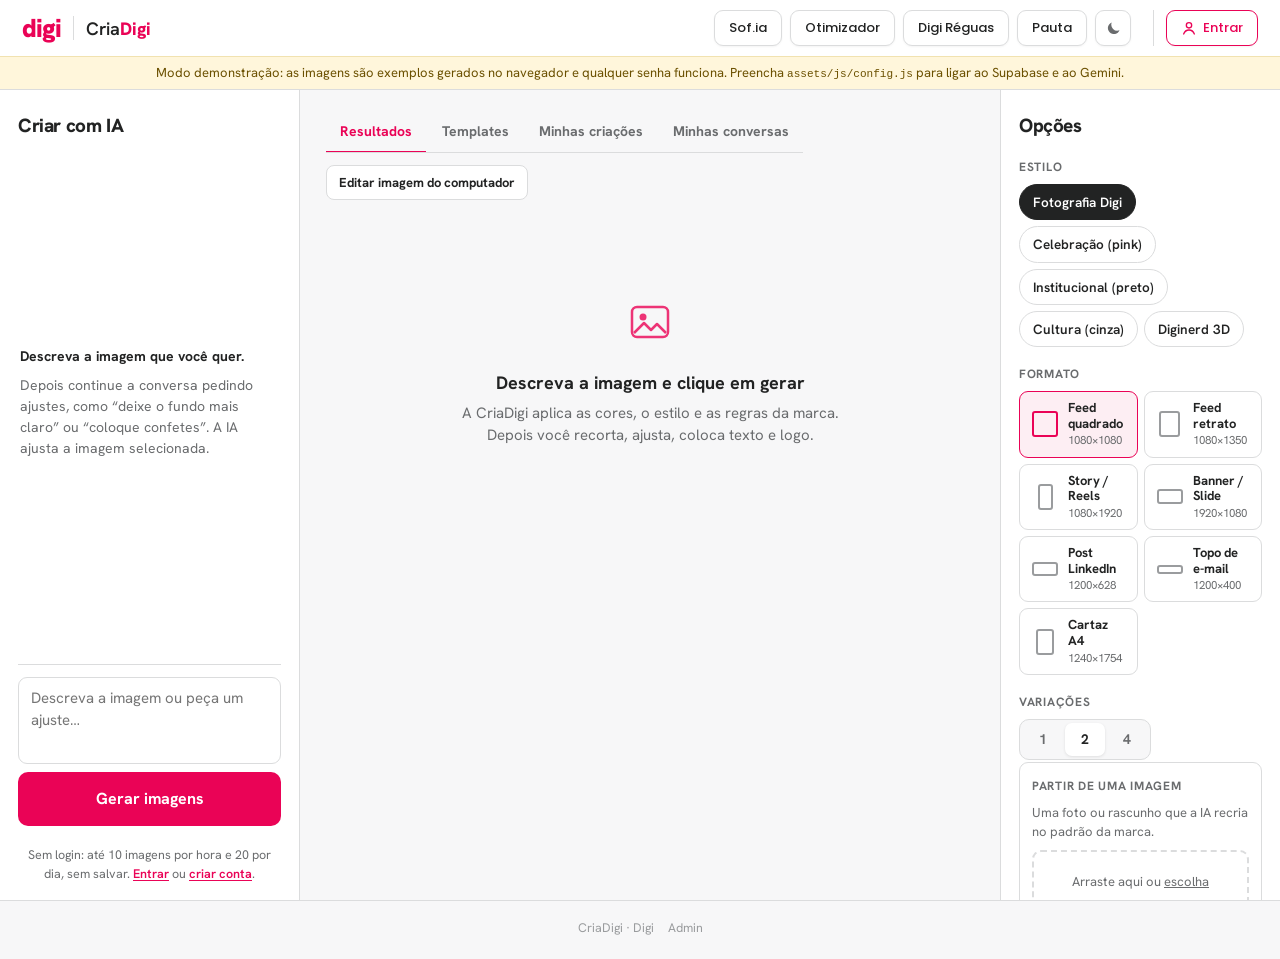
==== index.html @ 7326c4d6 "Add files via upload" ====
<!DOCTYPE html>
<html lang="pt-BR">
<head>
<meta charset="UTF-8">
<meta name="viewport" content="width=device-width, initial-scale=1.0">
<title>CriaDigi · Digi</title>
<meta name="description" content="Gerador de imagens da Digi: toda imagem segue o manual da marca.">
<script>
  /* aplica o tema antes de desenhar a página (evita piscar) */
  (function () {
    var t = null;
    try { t = localStorage.getItem("criadigi-tema"); } catch (e) {}
    if (t !== "dark" && t !== "light") t = window.matchMedia && matchMedia("(prefers-color-scheme: dark)").matches ? "dark" : "light";
    document.documentElement.setAttribute("data-theme", t);
  })();
</script>
<link rel="icon" type="image/svg+xml" href="favicon.svg">
<link rel="preconnect" href="https://fonts.googleapis.com">
<link rel="preconnect" href="https://fonts.gstatic.com" crossorigin>
<link href="https://fonts.googleapis.com/css2?family=Hanken+Grotesk:wght@400;500;600;700;800;900&family=Poppins:wght@500;600&display=swap" rel="stylesheet">
<link rel="stylesheet" href="assets/css/styles.css">
</head>
<body class="pg-criar">
<header id="topo"></header>

<main id="app" hidden>
  <div class="area">

    <!-- ============ CHAT ============ -->
    <aside class="painel painel-criar painel-chat" aria-label="Criar com IA">
      <div class="chat-topo">
        <h2 class="titulo-painel">Criar com IA</h2>
        <button type="button" class="btn btn-sm btn-ghost" id="nova-conversa" hidden>Nova conversa</button>
      </div>

      <div class="chat-mensagens" id="chat" aria-live="polite">
        <div class="chat-vazio" id="chat-vazio">
          <p><b>Descreva a imagem que você quer.</b></p>
          <p>Depois continue a conversa pedindo ajustes, como “deixe o fundo mais claro” ou “coloque confetes”. A IA ajusta a imagem selecionada.</p>
        </div>
      </div>

      <div class="chat-compor">
        <div class="chat-foco" id="chat-foco" hidden>
          <img alt="">
          <span>Ajustando esta imagem</span>
          <button type="button" class="icone mini-x" id="limpar-foco" title="Criar uma imagem nova em vez de ajustar" aria-label="Criar uma imagem nova em vez de ajustar">×</button>
        </div>
        <div class="chat-anexos" id="chat-anexos" hidden></div>
        <textarea id="prompt" rows="3" maxlength="2000"
          placeholder="Descreva a imagem ou peça um ajuste…" aria-label="Mensagem para a IA"></textarea>
        <button class="btn btn-primario btn-largo btn-gerar" id="gerar" type="button">
          <span class="txt">Gerar imagens</span>
        </button>
        <p class="nota-marca" id="aviso-conta"></p>
      </div>
    </aside>

    <!-- ============ PALCO ============ -->
    <section class="palco" aria-label="Imagens">
      <div class="palco-topo" id="palco-topo">
        <div class="abas" role="tablist">
          <button role="tab" class="aba on" data-aba="resultados" aria-selected="true">Resultados</button>
          <button role="tab" class="aba" data-aba="templates" aria-selected="false">Templates</button>
          <button role="tab" class="aba" data-aba="galeria" aria-selected="false">Minhas criações</button>
          <button role="tab" class="aba" data-aba="conversas" aria-selected="false">Minhas conversas</button>
        </div>
        <label class="btn btn-sm btn-ghost">
          <input type="file" id="abrir-local" accept="image/*" hidden>
          Editar imagem do computador
        </label>
      </div>

      <div id="resultados" class="grade">
        <div class="vazio" id="vazio">
          <div class="vazio-icone" aria-hidden="true">
            <svg viewBox="0 0 48 48" width="48" height="48"><rect x="6" y="9" width="36" height="30" rx="5" fill="none" stroke="currentColor" stroke-width="2.5"/><circle cx="17" cy="19" r="3.5" fill="currentColor"/><path d="M8 35l10-10 7 7 6-6 9 9" fill="none" stroke="currentColor" stroke-width="2.5" stroke-linejoin="round"/></svg>
          </div>
          <h3>Descreva a imagem e clique em gerar</h3>
          <p>A CriaDigi aplica as cores, o estilo e as regras da marca. Depois você recorta, ajusta, coloca texto e logo.</p>
        </div>
      </div>

      <div id="galeria" class="grade" hidden></div>

      <div id="conversas" class="grade" hidden></div>

      <div id="templates" hidden>
        <div class="chips" id="tpl-categorias" role="tablist" aria-label="Categorias"></div>
        <div class="tpl-grade" id="tpl-lista"></div>
      </div>

      <div id="tpl-uso" class="editor" hidden>
        <div class="editor-barra">
          <button type="button" class="btn btn-sm btn-ghost" id="tpl-voltar">← Templates</button>
          <span class="editor-info" id="tpl-info"></span>
        </div>
        <div class="tela-wrap">
          <canvas id="tpl-tela" aria-label="Template em edição"></canvas>
        </div>
        <p class="dica-editor">Arraste a foto dentro da moldura para ajustar o enquadramento.</p>
      </div>

      <div id="editor" class="editor" hidden>
        <div class="editor-barra">
          <button type="button" class="btn btn-sm btn-ghost" id="voltar">← Voltar</button>
          <span class="editor-info" id="editor-info"></span>
          <div class="editor-acoes">
            <button type="button" class="btn btn-sm btn-primario" id="salvar-edicao" hidden>Salvar em Minhas criações</button>
            <button type="button" class="btn btn-sm btn-ghost botao-versoes" id="botao-versoes" title="Versões desta peça" aria-pressed="false">
              <svg viewBox="0 0 24 24" width="16" height="16" fill="none" stroke="currentColor" stroke-width="2" stroke-linecap="round" stroke-linejoin="round"><path d="M3 12a9 9 0 1 0 3-6.7L3 8"/><path d="M3 3v5h5"/><path d="M12 7v5l3 2"/></svg>
              Versões <span class="cont" id="versoes-cont"></span>
            </button>
            <button type="button" class="icone" id="botao-guias" title="Guias e alinhamento" aria-label="Guias e alinhamento" aria-pressed="false">
              <svg viewBox="0 0 24 24" width="18" height="18" fill="none" stroke="currentColor" stroke-width="2" stroke-linecap="round"><path d="M8 3v18M3 15h18" stroke-dasharray="2.5 2.5"/><rect x="3" y="3" width="18" height="18" rx="2"/></svg>
            </button>
            <button type="button" class="icone" id="desfazer" title="Desfazer (Ctrl+Z)" aria-label="Desfazer">
              <svg viewBox="0 0 24 24" width="18" height="18"><path d="M9 7H4V2M4 7a9 9 0 1 1-1 8" fill="none" stroke="currentColor" stroke-width="2" stroke-linecap="round" stroke-linejoin="round"/></svg>
            </button>
            <button type="button" class="icone" id="refazer" title="Refazer (Ctrl+Shift+Z)" aria-label="Refazer">
              <svg viewBox="0 0 24 24" width="18" height="18"><path d="M15 7h5V2M20 7a9 9 0 1 0 1 8" fill="none" stroke="currentColor" stroke-width="2" stroke-linecap="round" stroke-linejoin="round"/></svg>
            </button>
          </div>
        </div>
        <div class="barra-recorte" id="barra-recorte" hidden>
          <span>Proporção:</span>
          <div class="chips chips-sm" id="razoes-recorte"></div>
          <div class="barra-recorte-acoes">
            <button type="button" class="btn btn-sm btn-ghost" id="cancelar-recorte">Cancelar</button>
            <button type="button" class="btn btn-sm btn-primario" id="aplicar-recorte">Aplicar recorte</button>
          </div>
        </div>
        <div class="barra-versoes" id="barra-versoes" hidden>
          <div class="barra-versoes-topo"><b>Versões desta peça</b><span class="ajuda">Clique numa versão para voltar a ela. Nada é apagado: a versão atual continua na lista.</span></div>
          <div class="versoes-lista" id="versoes-lista"></div>
        </div>
        <div class="barra-guias" id="barra-guias" hidden>
          <span class="barra-guias-titulo">Guias</span>
          <button type="button" class="btn btn-sm btn-claro" data-guia="v">+ Vertical</button>
          <button type="button" class="btn btn-sm btn-claro" data-guia="h">+ Horizontal</button>
          <button type="button" class="btn btn-sm btn-claro" data-guia="margem" title="Guias a 5% das bordas">Margens</button>
          <button type="button" class="btn btn-sm btn-claro" data-guia="limpar" id="guias-limpar">Apagar guias</button>
          <label class="checar-sm"><input type="checkbox" id="guias-mostrar" checked> Mostrar guias</label>
          <label class="checar-sm"><input type="checkbox" id="guias-ima" checked> Alinhamento automático</label>
          <span class="barra-guias-dica">Arraste uma guia para mover; para apagar, arraste para fora da arte. As guias não aparecem na imagem baixada.</span>
        </div>
        <div class="tela-wrap">
          <canvas id="tela" aria-label="Imagem em edição"></canvas>
        </div>
        <p class="dica-editor">Arraste textos e a logo direto na imagem: eles se alinham sozinhos com outros itens, o centro e as guias (segure <kbd>Alt</kbd> para soltar livre). Setas movem 1 px (<kbd>Shift</kbd>: 10 px). <kbd>Ctrl</kbd>+<kbd>C</kbd> / <kbd>V</kbd> copia e cola (também entre artes), <kbd>Ctrl</kbd>+<kbd>D</kbd> duplica, <kbd>Delete</kbd> remove.</p>
      </div>
    </section>

    <!-- ============ FERRAMENTAS ============ -->
    <aside class="painel painel-ferramentas" aria-label="Ferramentas">
      <!-- opções da criação -->
      <div id="opcoes">
        <h2 class="titulo-painel">Opções</h2>

        <div class="bloco">
          <span class="rotulo">Estilo</span>
          <div class="chips" id="estilos" role="radiogroup" aria-label="Estilo"></div>
        </div>

        <div class="bloco">
          <span class="rotulo">Formato</span>
          <div class="formatos" id="formatos" role="radiogroup" aria-label="Formato"></div>
        </div>

        <div class="bloco">
          <span class="rotulo">Variações</span>
          <div class="segmentado" id="quantidade" role="radiogroup" aria-label="Quantidade de variações">
            <button type="button" data-q="1">1</button>
            <button type="button" data-q="2" class="on">2</button>
            <button type="button" data-q="4">4</button>
          </div>
        </div>

        <div class="bloco caixa-opcao">
          <span class="rotulo">Partir de uma imagem</span>
          <p class="ajuda">Uma foto ou rascunho que a IA recria no padrão da marca.</p>
          <label class="soltar soltar-sm" id="soltar-base">
            <input type="file" id="arquivo-base" accept="image/*" hidden>
            <span>Arraste aqui ou <u>escolha</u></span>
          </label>
          <div class="base-previa" id="base-previa" hidden>
            <img alt="Imagem de partida">
            <button type="button" class="btn btn-sm btn-ghost" id="remover-base">Remover</button>
          </div>
        </div>

        <div class="bloco caixa-opcao">
          <span class="rotulo">Fotos de pessoas</span>
          <p class="ajuda">Para criar uma arte com alguém. A IA mantém o rosto da pessoa. Até 4 fotos.</p>
          <div class="fotos-pessoas" id="fotos-pessoas"></div>
          <label class="soltar soltar-sm" id="soltar-pessoas">
            <input type="file" id="arquivo-pessoas" accept="image/*" multiple hidden>
            <span>Arraste aqui ou <u>escolha</u></span>
          </label>
          <p class="ajuda ajuda-mini">Use só fotos de pessoas que autorizaram o uso da imagem.</p>
        </div>
      </div>

      <!-- campos do template aberto -->
      <div id="painel-template" hidden></div>

      <div id="ferramentas" hidden>
        <div class="refinar">
          <span class="rotulo">Refinar com IA</span>
          <div class="refinar-linha">
            <input type="text" id="refinar-texto" placeholder="Ex.: fundo mais claro, mais pessoas…">
            <button type="button" class="btn btn-sm btn-primario" id="refinar">Refinar</button>
          </div>
        </div>

        <div class="abas abas-ferr" role="tablist">
          <button role="tab" class="aba on" data-ferr="formato">Formato</button>
          <button role="tab" class="aba" data-ferr="ajustes">Ajustes</button>
          <button role="tab" class="aba" data-ferr="texto">Texto</button>
          <button role="tab" class="aba" data-ferr="logo">Logo</button>
          <button role="tab" class="aba" data-ferr="exportar">Baixar</button>
        </div>

        <!-- Formato -->
        <section class="ferr" data-ferr="formato">
          <span class="rotulo">Formato de saída</span>
          <div class="lista-formatos" id="ed-formatos"></div>

          <span class="rotulo">Tamanho em pixels</span>
          <div class="tamanho">
            <input type="number" id="ed-larg" min="16" max="6000" aria-label="Largura">
            <button type="button" class="icone trava on" id="ed-trava" title="Manter proporção" aria-label="Manter proporção" aria-pressed="true">
              <svg viewBox="0 0 24 24" width="16" height="16"><rect x="5" y="11" width="14" height="10" rx="2" fill="none" stroke="currentColor" stroke-width="2"/><path d="M8 11V7a4 4 0 0 1 8 0v4" fill="none" stroke="currentColor" stroke-width="2"/></svg>
            </button>
            <input type="number" id="ed-alt" min="16" max="6000" aria-label="Altura">
            <button type="button" class="btn btn-sm btn-ghost" id="ed-redimensionar">Aplicar</button>
          </div>

          <div class="linha-botoes">
            <button type="button" class="btn btn-sm btn-ghost" id="ed-recortar">Recortar</button>
            <button type="button" class="icone" data-girar="-1" title="Girar para a esquerda" aria-label="Girar para a esquerda">
              <svg viewBox="0 0 24 24" width="18" height="18"><path d="M3 4v6h6M3.5 10A9 9 0 1 1 6 18" fill="none" stroke="currentColor" stroke-width="2" stroke-linecap="round"/></svg>
            </button>
            <button type="button" class="icone" data-girar="1" title="Girar para a direita" aria-label="Girar para a direita">
              <svg viewBox="0 0 24 24" width="18" height="18"><path d="M21 4v6h-6M20.5 10A9 9 0 1 0 18 18" fill="none" stroke="currentColor" stroke-width="2" stroke-linecap="round"/></svg>
            </button>
            <button type="button" class="icone" data-espelhar="h" title="Espelhar na horizontal" aria-label="Espelhar na horizontal">
              <svg viewBox="0 0 24 24" width="18" height="18"><path d="M12 3v18M9 7L4 12l5 5V7zM15 7l5 5-5 5V7z" fill="none" stroke="currentColor" stroke-width="2" stroke-linejoin="round"/></svg>
            </button>
            <button type="button" class="icone" data-espelhar="v" title="Espelhar na vertical" aria-label="Espelhar na vertical">
              <svg viewBox="0 0 24 24" width="18" height="18"><path d="M3 12h18M7 9l5-5 5 5H7zM7 15l5 5 5-5H7z" fill="none" stroke="currentColor" stroke-width="2" stroke-linejoin="round"/></svg>
            </button>
          </div>
        </section>

        <!-- Ajustes -->
        <section class="ferr" data-ferr="ajustes" hidden>
          <label class="deslizador">Brilho <output>0</output><input type="range" min="-100" max="100" value="0" data-adj="brilho"></label>
          <label class="deslizador">Contraste <output>0</output><input type="range" min="-100" max="100" value="0" data-adj="contraste"></label>
          <label class="deslizador">Saturação <output>0</output><input type="range" min="-100" max="100" value="0" data-adj="saturacao"></label>
          <label class="deslizador">Temperatura <output>0</output><input type="range" min="-100" max="100" value="0" data-adj="calor"></label>

          <span class="rotulo">Filtro da marca</span>
          <p class="ajuda">Tinge a imagem com uma cor da paleta.</p>
          <div class="paleta" id="filtro-cores"></div>
          <label class="deslizador">Intensidade <output>0</output><input type="range" min="0" max="100" value="0" id="filtro-forca"></label>

          <span class="rotulo">Degradê para texto</span>
          <p class="ajuda">Escurece uma borda para o texto ficar legível.</p>
          <div class="paleta" id="degrade-cores"></div>
          <label class="deslizador">Intensidade <output>0</output><input type="range" min="0" max="100" value="0" id="degrade-forca"></label>
          <div class="segmentado segmentado-sm" id="degrade-lado">
            <button type="button" data-lado="baixo" class="on">Base</button>
            <button type="button" data-lado="cima">Topo</button>
            <button type="button" data-lado="esquerda">Lateral</button>
          </div>
          <button type="button" class="btn btn-sm btn-ghost" id="zerar-ajustes">Zerar ajustes</button>
        </section>

        <!-- Texto -->
        <section class="ferr" data-ferr="texto" hidden>
          <div class="linha-botoes">
            <button type="button" class="btn btn-sm btn-ghost" data-novo-texto="titulo">+ Título</button>
            <button type="button" class="btn btn-sm btn-ghost" data-novo-texto="subtitulo">+ Subtítulo</button>
            <button type="button" class="btn btn-sm btn-ghost" data-novo-texto="chamada">+ Chamada</button>
            <button type="button" class="btn btn-sm btn-ghost" data-clip="colar" id="colar-vazio" hidden title="Colar (Ctrl+V)">Colar</button>
          </div>
          <div class="camadas" id="camadas-texto"></div>
          <p class="ajuda dica-multi">Shift + clique (ou arrastar numa área vazia da arte) seleciona vários. <kbd>Ctrl</kbd>+<kbd>A</kbd> seleciona tudo.</p>
          <div id="props-texto" hidden>
            <p class="aviso-multi" id="tx-multi" hidden></p>
            <label class="campo" id="tx-texto-campo"><span class="rotulo">Texto</span><textarea id="tx-texto" rows="3"></textarea></label>
            <label class="campo"><span class="rotulo">Fonte</span><select id="tx-fonte"></select></label>
            <div class="duas-col">
              <label class="campo"><span class="rotulo">Peso</span>
                <select id="tx-peso">
                  <option value="300">Light</option><option value="400">Regular</option><option value="500">Médio</option>
                  <option value="600">Semibold</option><option value="700">Bold</option>
                  <option value="800">Extra bold</option><option value="900">Black</option>
                </select>
              </label>
              <label class="campo checar"><input type="checkbox" id="tx-caixa"> Caixa alta</label>
            </div>
            <label class="deslizador">Tamanho <output>0</output><input type="range" min="1.5" max="20" step="0.1" id="tx-tamanho"></label>
            <label class="deslizador">Espaçamento entre linhas <output>0</output><input type="range" min="0.7" max="2.2" step="0.02" id="tx-entrelinha"></label>
            <label class="deslizador">Largura do bloco <output>0</output><input type="range" min="20" max="100" id="tx-largura"></label>
            <span class="rotulo">Cor</span>
            <div class="paleta" id="tx-cores"></div>
            <span class="rotulo">Fundo do texto</span>
            <div class="paleta" id="tx-fundos"></div>
            <span class="rotulo">Alinhamento do texto</span>
            <div class="linha-botoes">
              <div class="segmentado segmentado-sm" id="tx-alinhar">
                <button type="button" data-al="left">Esq.</button>
                <button type="button" data-al="center">Centro</button>
                <button type="button" data-al="right">Dir.</button>
              </div>
            </div>
          </div>
          <div id="alinhar-itens" hidden>
            <span class="rotulo" id="alinhar-rotulo">Posicionar na arte</span>
            <div class="grade-alinhar">
                <button type="button" class="icone" data-alinhar="esquerda" title="Alinhar à esquerda" aria-label="Alinhar à esquerda"><svg viewBox="0 0 24 24" width="18" height="18" fill="none" stroke="currentColor" stroke-width="1.8" stroke-linecap="round"><path d="M4 3v18" /><rect x="7" y="6" width="12" height="4" rx="1"/><rect x="7" y="14" width="8" height="4" rx="1"/></svg></button>
                <button type="button" class="icone" data-alinhar="centro-h" title="Centralizar na horizontal" aria-label="Centralizar na horizontal"><svg viewBox="0 0 24 24" width="18" height="18" fill="none" stroke="currentColor" stroke-width="1.8" stroke-linecap="round"><path d="M12 3v18" /><rect x="5" y="6" width="14" height="4" rx="1"/><rect x="8" y="14" width="8" height="4" rx="1"/></svg></button>
                <button type="button" class="icone" data-alinhar="direita" title="Alinhar à direita" aria-label="Alinhar à direita"><svg viewBox="0 0 24 24" width="18" height="18" fill="none" stroke="currentColor" stroke-width="1.8" stroke-linecap="round"><path d="M20 3v18" /><rect x="5" y="6" width="12" height="4" rx="1"/><rect x="9" y="14" width="8" height="4" rx="1"/></svg></button>
                <button type="button" class="icone" data-alinhar="topo" title="Alinhar no topo" aria-label="Alinhar no topo"><svg viewBox="0 0 24 24" width="18" height="18" fill="none" stroke="currentColor" stroke-width="1.8" stroke-linecap="round"><path d="M3 4h18" /><rect x="6" y="7" width="4" height="12" rx="1"/><rect x="14" y="7" width="4" height="8" rx="1"/></svg></button>
                <button type="button" class="icone" data-alinhar="centro-v" title="Centralizar na vertical" aria-label="Centralizar na vertical"><svg viewBox="0 0 24 24" width="18" height="18" fill="none" stroke="currentColor" stroke-width="1.8" stroke-linecap="round"><path d="M3 12h18" /><rect x="6" y="5" width="4" height="14" rx="1"/><rect x="14" y="8" width="4" height="8" rx="1"/></svg></button>
                <button type="button" class="icone" data-alinhar="base" title="Alinhar na base" aria-label="Alinhar na base"><svg viewBox="0 0 24 24" width="18" height="18" fill="none" stroke="currentColor" stroke-width="1.8" stroke-linecap="round"><path d="M3 20h18" /><rect x="6" y="5" width="4" height="12" rx="1"/><rect x="14" y="9" width="4" height="8" rx="1"/></svg></button>
            </div>
            <div class="linha-botoes botoes-clip">
              <button type="button" class="btn btn-sm btn-ghost" data-clip="copiar" title="Copiar (Ctrl+C)">Copiar</button>
              <button type="button" class="btn btn-sm btn-ghost" data-clip="colar" title="Colar (Ctrl+V)">Colar</button>
              <button type="button" class="btn btn-sm btn-ghost" data-clip="duplicar" title="Duplicar (Ctrl+D)">Duplicar</button>
            </div>
            <button type="button" class="btn btn-sm btn-perigo" id="tx-remover">Remover texto</button>
          </div>
        </section>

        <!-- Logo -->
        <section class="ferr" data-ferr="logo" hidden>
          <div class="logos-escolha" id="logos-escolha"></div>
          <div id="props-logo">
            <span class="rotulo">Posição</span>
            <div class="grade-pos" id="logo-pos"></div>
            <label class="deslizador">Tamanho <output>0</output><input type="range" min="4" max="60" id="logo-tamanho"></label>
          </div>
        </section>

        <!-- Exportar -->
        <section class="ferr" data-ferr="exportar" hidden>
          <span class="rotulo">Arquivo</span>
          <div class="segmentado" id="exp-tipo">
            <button type="button" data-tipo="image/png" class="on">PNG</button>
            <button type="button" data-tipo="image/jpeg">JPG</button>
            <button type="button" data-tipo="image/webp">WebP</button>
          </div>
          <label class="deslizador" id="exp-qualidade-wrap" hidden>Qualidade <output>90</output><input type="range" min="40" max="100" value="90" id="exp-qualidade"></label>
          <label class="campo"><span class="rotulo">Nome do arquivo</span><input type="text" id="exp-nome"></label>
          <p class="ajuda" id="exp-resumo"></p>
          <button type="button" class="btn btn-primario btn-largo" id="baixar">Baixar imagem</button>
          <button type="button" class="btn btn-ghost btn-largo" id="copiar">Copiar para a área de transferência</button>
        </section>
      </div>
    </aside>
  </div>
</main>

<script src="https://cdn.jsdelivr.net/npm/@supabase/supabase-js@2/dist/umd/supabase.min.js"></script>
<script src="assets/js/config.js"></script>
<script src="assets/js/core.js"></script>
<script src="assets/js/editor.js"></script>
<script src="assets/js/modelo.js"></script>
<script src="assets/js/app.js"></script>
</body>
</html>
---- assets/css/styles.css ----
/* =====================================================================
   CriaDigi · identidade Digi (mesma base do Pauta Pulse)
   ===================================================================== */
:root {
  --bg: #F7F7F8;
  --surface: #FFFFFF;
  --ink: #222323;
  --ink-soft: #6A6C6E;
  --ink-faint: #9A9C9E;
  --line: #DBDCDD;
  --line-soft: #ECEDEE;
  --rosa: #EA0356;
  --rosa-vivo: #FF0066;
  --rosa-escuro: #D10752;
  --rosa-fundo: #FDEEF3;
  --verde: #1F8A5B;
  --verde-fundo: #E6F4EC;
  --amarelo-fundo: #FFF6DB;
  --sombra: 0 1px 2px rgba(34, 35, 35, .06), 0 6px 20px rgba(34, 35, 35, .06);
  --raio: 14px;
  --raio-sm: 9px;
  --fonte: 'Hanken Grotesk', system-ui, -apple-system, 'Segoe UI', sans-serif;
  --grafite: #222323;          /* fundo fixo para logos negativas e barras escuras */
  --topo-fundo: rgba(255, 255, 255, .92);
  --xadrez-a: #E9EAEB;
  --xadrez-b: #F2F2F3;
  --esqueleto-a: #ECEDEE;
  --esqueleto-b: #F7F7F8;
  --demo-fundo: #FFF6DB;
  --demo-texto: #6B5000;
  --demo-borda: #F1E2B0;
  color-scheme: light;
}

/* ---------------------------------------------------------------- tema escuro */
[data-theme="dark"] {
  --bg: #141515;
  --surface: #1E1F20;
  --ink: #EDEDEE;
  --ink-soft: #A3A5A8;
  --ink-faint: #74777A;
  --line: #34363A;
  --line-soft: #2A2C2E;
  --rosa: #FF2A72;
  --rosa-vivo: #FF4D88;
  --rosa-escuro: #EA0356;
  --rosa-fundo: #3A1524;
  --verde: #2EA36E;
  --verde-fundo: #15301F;
  --sombra: 0 1px 2px rgba(0, 0, 0, .35), 0 8px 24px rgba(0, 0, 0, .3);
  --topo-fundo: rgba(30, 31, 32, .9);
  --xadrez-a: #232426;
  --xadrez-b: #2B2D2F;
  --esqueleto-a: #26282A;
  --esqueleto-b: #303235;
  --demo-fundo: #3A3010;
  --demo-texto: #F2D98A;
  --demo-borda: #4D4115;
  color-scheme: dark;
}
[data-theme="dark"] img.logo { filter: none; }
html, body { transition: background-color .2s, color .2s; }

* { box-sizing: border-box; margin: 0; padding: 0; }
html { -webkit-text-size-adjust: 100%; }
body {
  font-family: var(--fonte);
  background: var(--bg);
  color: var(--ink);
  font-size: 15px;
  line-height: 1.5;
  -webkit-font-smoothing: antialiased;
  min-height: 100vh;
}
img { max-width: 100%; display: block; }
button, input, select, textarea { font: inherit; color: inherit; }
button { cursor: pointer; background: none; border: 0; }
[hidden] { display: none !important; }
a { color: var(--rosa); }
code, kbd {
  font-family: ui-monospace, 'JetBrains Mono', Menlo, monospace;
  font-size: .85em;
}
kbd { background: var(--line-soft); border-radius: 4px; padding: 0 5px; }
:focus-visible { outline: 2px solid var(--rosa); outline-offset: 2px; }

/* ---------------------------------------------------------------- topo */
#topo {
  position: sticky; top: 0; z-index: 30;
  background: var(--topo-fundo);
  backdrop-filter: saturate(160%) blur(10px);
  border-bottom: 1px solid var(--line);
}
.topo-in {
  display: flex; align-items: center; gap: 18px;
  padding: 10px 22px; max-width: 1680px; margin: 0 auto;
}
.marca-topo { display: flex; align-items: center; gap: 12px; text-decoration: none; color: var(--ink); flex-shrink: 0; }
.logo { height: 28px; width: auto; }
.logo-texto { display: none; font-weight: 900; font-size: 26px; color: var(--rosa); letter-spacing: -.04em; line-height: 1; }
.divisor { width: 1px; height: 24px; background: var(--line); }
.produto { font-weight: 600; font-size: 18px; letter-spacing: -.01em; }
.produto b { color: var(--rosa); font-weight: 800; }
.produto em {
  font-style: normal; font-size: 11px; font-weight: 700; text-transform: uppercase; letter-spacing: .08em;
  background: var(--grafite); color: #fff; border-radius: 99px; padding: 2px 8px; margin-left: 8px; vertical-align: 3px;
}
.ferramentas { display: flex; align-items: center; gap: 8px; margin-left: auto; flex-wrap: wrap; justify-content: flex-end; }
.botao-ferramenta {
  display: inline-flex; align-items: center; justify-content: center; gap: 6px; height: 36px; padding: 0 14px;
  background: var(--surface); color: var(--ink); border: 1px solid var(--line); border-radius: 9px;
  font-family: 'Poppins', var(--fonte); font-weight: 500; font-size: 13px; text-decoration: none; white-space: nowrap; cursor: pointer;
  box-shadow: 0 1px 2px rgba(34, 35, 35, .05); transition: border-color .15s, color .15s, background .15s;
}
.botao-ferramenta:hover { border-color: var(--rosa); color: var(--rosa); }
.botao-tema { width: 36px; padding: 0; color: var(--ink-soft); }
.botao-tema:hover { color: var(--rosa); }
.conta { display: flex; align-items: center; gap: 8px; padding-left: 12px; margin-left: 4px; border-left: 1px solid var(--line); }
.menu-conta { position: relative; }
.menu-conta summary { list-style: none; cursor: pointer; }
.menu-conta summary::-webkit-details-marker { display: none; }
.avatar {
  display: grid; place-items: center; width: 34px; height: 34px; border-radius: 50%;
  background: var(--rosa-fundo); color: var(--rosa); font-weight: 800;
}
.menu-pop {
  position: absolute; right: 0; top: calc(100% + 8px); min-width: 240px; background: var(--surface);
  border: 1px solid var(--line); border-radius: var(--raio-sm); box-shadow: var(--sombra); padding: 6px; z-index: 40;
}
.menu-email { font-size: 13px; color: var(--ink-soft); padding: 8px 10px; border-bottom: 1px solid var(--line-soft); margin-bottom: 4px; word-break: break-all; }
.menu-pop button { display: block; width: 100%; text-align: left; padding: 8px 10px; border-radius: 6px; font-weight: 500; }
.menu-pop button:hover { background: var(--bg); }
.faixa-demo {
  background: var(--demo-fundo); color: var(--demo-texto); font-size: 13px; text-align: center; padding: 6px 16px;
  border-top: 1px solid var(--demo-borda);
}

/* ---------------------------------------------------------------- botões */
.btn {
  display: inline-flex; align-items: center; justify-content: center; gap: 8px;
  border-radius: 10px; padding: 10px 18px; font-weight: 700; font-size: 14.5px;
  border: 1px solid transparent; transition: background .15s, border-color .15s, transform .05s, opacity .15s;
  text-decoration: none; white-space: nowrap; cursor: pointer;
}
.btn:active { transform: translateY(1px); }
.btn:disabled { opacity: .55; cursor: not-allowed; }
.btn-primario { background: var(--rosa); color: #fff; }
.btn-primario:hover:not(:disabled) { background: var(--rosa-escuro); }
.btn-ghost { background: var(--surface); border-color: var(--line); color: var(--ink); }
.btn-ghost:hover:not(:disabled) { border-color: var(--ink-faint); }
.btn-claro { background: rgba(255, 255, 255, .92); color: #222323; }
.btn-perigo { background: var(--surface); border-color: var(--rosa-fundo); color: var(--rosa); }
.btn-perigo:hover { background: var(--rosa-fundo); }
.btn-sm { padding: 7px 12px; font-size: 13px; border-radius: 8px; }
.btn-largo { width: 100%; }
.icone {
  display: inline-grid; place-items: center; width: 34px; height: 34px; border-radius: 8px;
  border: 1px solid var(--line); background: var(--surface); color: var(--ink);
}
.icone:hover:not(:disabled) { border-color: var(--ink-faint); }
.icone:disabled { opacity: .35; cursor: not-allowed; }
.icone.on { background: var(--rosa-fundo); border-color: var(--rosa); color: var(--rosa); }

/* ---------------------------------------------------------------- campos */
.rotulo { display: block; font-size: 12px; font-weight: 700; text-transform: uppercase; letter-spacing: .06em; color: var(--ink-soft); margin: 18px 0 8px; }
.campo { display: block; }
.campo > .rotulo { margin-top: 0; }
input[type=text], input[type=email], input[type=password], input[type=number], select, textarea {
  width: 100%; background: var(--surface); border: 1px solid var(--line); border-radius: var(--raio-sm);
  padding: 10px 12px; transition: border-color .15s, box-shadow .15s;
}
textarea { resize: vertical; line-height: 1.45; }
input:focus, select:focus, textarea:focus { outline: none; border-color: var(--rosa); box-shadow: 0 0 0 3px rgba(234, 3, 86, .12); }
.ajuda { font-size: 13px; color: var(--ink-soft); margin-bottom: 8px; }
.checar { display: flex; align-items: center; gap: 8px; font-size: 14px; font-weight: 500; padding-top: 22px; }
.checar input { accent-color: var(--rosa); width: 16px; height: 16px; }
.duas-col { display: grid; grid-template-columns: 1fr 1fr; gap: 12px; margin-top: 12px; }

.chips { display: flex; flex-wrap: wrap; gap: 6px; }
.chip {
  padding: 7px 13px; border-radius: 99px; border: 1px solid var(--line); background: var(--surface);
  font-weight: 600; font-size: 13.5px; color: var(--ink);
}
.chip:hover { border-color: var(--ink-faint); }
.chip.on { background: var(--ink); border-color: var(--ink); color: var(--surface); }
.chips-sm .chip { padding: 5px 10px; font-size: 12.5px; }

.segmentado { display: inline-flex; background: var(--bg); border: 1px solid var(--line); border-radius: 10px; padding: 3px; gap: 2px; }
.segmentado button { padding: 6px 16px; border-radius: 7px; font-weight: 700; font-size: 14px; color: var(--ink-soft); }
.segmentado button.on { background: var(--surface); color: var(--ink); box-shadow: 0 1px 3px rgba(0, 0, 0, .1); }
.segmentado-sm button { padding: 5px 11px; font-size: 12.5px; }

.deslizador { display: grid; grid-template-columns: 1fr auto; align-items: center; gap: 2px 10px; font-size: 13.5px; font-weight: 600; margin-top: 12px; }
.deslizador output { font-variant-numeric: tabular-nums; color: var(--ink-soft); font-weight: 500; font-size: 12.5px; }
.deslizador input { grid-column: 1 / -1; width: 100%; accent-color: var(--rosa); }

.paleta { display: flex; flex-wrap: wrap; gap: 7px; }
.amostra {
  width: 30px; height: 30px; border-radius: 50%; background: var(--c);
  box-shadow: inset 0 0 0 1px rgba(0, 0, 0, .12); position: relative;
}
.amostra.on::after { content: ""; position: absolute; inset: -4px; border-radius: 50%; border: 2px solid var(--rosa); }
.amostra.nenhuma { background: linear-gradient(135deg, #fff 45%, var(--rosa) 46%, var(--rosa) 54%, #fff 55%); }

.linha-botoes { display: flex; flex-wrap: wrap; gap: 6px; align-items: center; margin-top: 14px; }

/* ---------------------------------------------------------------- layout */
.area {
  display: grid; grid-template-columns: 340px minmax(0, 1fr) 320px; gap: 0;
  max-width: 1680px; margin: 0 auto; min-height: calc(100vh - var(--topo, 57px));
}
.painel { background: var(--surface); padding: 22px 22px 40px; }
.painel-criar { border-right: 1px solid var(--line); }
.painel-ferramentas { border-left: 1px solid var(--line); }
.painel-criar, .painel-ferramentas { position: sticky; top: var(--topo, 57px); height: calc(100vh - var(--topo, 57px)); overflow-y: auto; }
.titulo-painel { font-size: 19px; font-weight: 800; letter-spacing: -.02em; margin-bottom: 16px; }
.palco { padding: 22px 26px 60px; min-width: 0; }

/* ---------------------------------------------------------------- criar */
.ideias { display: flex; flex-wrap: wrap; gap: 6px; margin-top: 8px; }
.ideia {
  font-size: 12.5px; text-align: left; color: var(--ink-soft); background: var(--bg); border: 1px dashed var(--line);
  border-radius: 8px; padding: 5px 9px; line-height: 1.3;
}
.ideia:hover { border-color: var(--rosa); color: var(--rosa); }
.formatos { display: grid; grid-template-columns: repeat(2, 1fr); gap: 6px; }
.formato {
  display: grid; grid-template-columns: 30px 1fr; grid-template-rows: auto auto; align-items: center; column-gap: 8px;
  text-align: left; padding: 8px 10px; border: 1px solid var(--line); border-radius: var(--raio-sm); background: var(--surface);
}
.formato:hover { border-color: var(--ink-faint); }
.formato.on { border-color: var(--rosa); background: var(--rosa-fundo); }
.forma { grid-row: 1 / 3; justify-self: center; border: 2px solid currentColor; border-radius: 3px; color: var(--ink-faint); }
.formato.on .forma { color: var(--rosa); }
.formato-nome { font-weight: 700; font-size: 13px; line-height: 1.2; }
.formato-px { font-size: 11.5px; color: var(--ink-soft); }
.base-opcional { margin-top: 18px; border: 1px solid var(--line); border-radius: var(--raio-sm); padding: 10px 12px; }
.base-opcional summary { font-weight: 700; font-size: 14px; cursor: pointer; }
.base-opcional summary small { color: var(--ink-soft); font-weight: 500; }
.base-opcional[open] summary { margin-bottom: 8px; }
.soltar {
  display: grid; place-items: center; text-align: center; min-height: 90px; border: 2px dashed var(--line);
  border-radius: var(--raio-sm); font-size: 13.5px; color: var(--ink-soft); cursor: pointer; padding: 12px;
}
.soltar.sobre, .soltar:hover { border-color: var(--rosa); color: var(--rosa); background: var(--rosa-fundo); }
.base-previa { display: flex; align-items: center; gap: 10px; }
.base-previa img { width: 72px; height: 72px; object-fit: cover; border-radius: 8px; }
.btn-gerar { margin-top: 22px; padding: 14px 18px; font-size: 16px; }
.btn-gerar.carregando .txt::before {
  content: ""; display: inline-block; width: 14px; height: 14px; margin-right: 10px; vertical-align: -2px;
  border: 2px solid rgba(255, 255, 255, .45); border-top-color: #fff; border-radius: 50%; animation: gira .8s linear infinite;
}
.nota-marca { font-size: 12.5px; color: var(--ink-soft); margin-top: 10px; text-align: center; }

/* ---------------------------------------------------------------- palco */
.palco-topo { display: flex; align-items: center; justify-content: space-between; gap: 12px; margin-bottom: 18px; flex-wrap: wrap; }
.abas { display: flex; gap: 2px; border-bottom: 1px solid var(--line); }
.palco-topo .abas { max-width: 100%; overflow-x: auto; scrollbar-width: none; }
.palco-topo .abas::-webkit-scrollbar { display: none; }
.palco-topo .aba { white-space: nowrap; flex: none; }
.aba {
  padding: 9px 14px; font-weight: 700; font-size: 14px; color: var(--ink-soft);
  border-bottom: 2px solid transparent; margin-bottom: -1px;
}
.aba:hover { color: var(--ink); }
.aba.on { color: var(--rosa); border-bottom-color: var(--rosa); }
.vazio { text-align: center; padding: 80px 20px; color: var(--ink-soft); max-width: 460px; margin: 0 auto; }
.vazio-icone { color: var(--rosa); opacity: .8; margin: 0 auto 16px; width: 48px; }
.vazio h3 { color: var(--ink); font-size: 18px; margin-bottom: 6px; }
.lote { margin-bottom: 30px; }
.lote-topo { display: flex; align-items: baseline; justify-content: space-between; gap: 12px; margin-bottom: 10px; }
.lote-prompt { font-weight: 600; font-size: 14.5px; overflow: hidden; text-overflow: ellipsis; white-space: nowrap; }
.lote-meta { font-size: 12.5px; color: var(--ink-soft); white-space: nowrap; }
.lote-grade { display: grid; grid-template-columns: repeat(auto-fill, minmax(220px, 1fr)); gap: 14px; align-items: start; }
.cartao {
  position: relative; background: var(--surface); border-radius: var(--raio); overflow: hidden;
  box-shadow: var(--sombra); cursor: pointer;
}
.cartao img { width: 100%; object-fit: cover; background: var(--line-soft); }
.cartao figcaption {
  position: absolute; inset: auto 0 0 0; display: flex; gap: 6px; padding: 10px;
  background: linear-gradient(transparent, rgba(0, 0, 0, .5)); opacity: 0; transition: opacity .15s;
}
.cartao:hover figcaption, .cartao:focus-within figcaption { opacity: 1; }
@media (hover: none) { .cartao figcaption { opacity: 1; } }
.cartao.carregando { cursor: default; background: linear-gradient(110deg, var(--esqueleto-a) 30%, var(--esqueleto-b) 50%, var(--esqueleto-a) 70%); background-size: 200% 100%; animation: brilho 1.3s linear infinite; }
.erro-lote { grid-column: 1 / -1; background: var(--rosa-fundo); color: var(--rosa-escuro); border-radius: var(--raio-sm); padding: 14px 16px; font-size: 14px; }
.galeria-grade { display: grid; grid-template-columns: repeat(auto-fill, minmax(200px, 1fr)); gap: 14px; }
.galeria-grade .cartao img { aspect-ratio: 1; }
.galeria-grade figcaption { position: static; opacity: 1; background: none; flex-direction: column; gap: 2px; padding: 10px 12px 12px; }
.g-prompt { font-size: 13px; font-weight: 600; overflow: hidden; text-overflow: ellipsis; white-space: nowrap; }
.g-data { font-size: 12px; color: var(--ink-soft); }
.g-acoes { display: flex; gap: 6px; margin-top: 8px; align-items: center; }
.g-editada { color: var(--rosa); font-weight: 600; }

/* ---------------------------------------------------------------- minhas conversas */
.conversas-lista { display: flex; flex-direction: column; gap: 8px; max-width: 760px; }
.conversa-item {
  display: flex; align-items: center; gap: 12px; padding: 12px 12px 12px 14px; background: var(--surface);
  border: 1px solid var(--line-soft); border-radius: var(--raio-sm); cursor: pointer; text-align: left;
  transition: border-color .15s, box-shadow .15s;
}
.conversa-item:hover, .conversa-item:focus-visible { border-color: var(--rosa); box-shadow: var(--sombra); outline: none; }
.conversa-item.atual { border-color: var(--rosa); }
.conversa-icone { width: 34px; height: 34px; flex: none; border-radius: 50%; display: grid; place-items: center; background: var(--rosa-fundo); color: var(--rosa); }
.conversa-texto { display: flex; flex-direction: column; gap: 2px; min-width: 0; flex: 1; }
.conversa-titulo { font-weight: 600; font-size: 14.5px; overflow: hidden; text-overflow: ellipsis; white-space: nowrap; }
.conversa-data, .conversa-email { font-size: 12.5px; color: var(--ink-soft); }
.msg-extras { font-size: 12px; opacity: .8; margin-top: 4px; }

/* admin: criações e conversas de todo mundo */
.busca-admin { display: flex; gap: 8px; margin-bottom: 14px; max-width: 520px; }
.busca-admin input { flex: 1; }
.admin-criacoes { display: grid; grid-template-columns: repeat(auto-fill, minmax(180px, 1fr)); gap: 12px; }
.admin-criacao { background: var(--surface); border: 1px solid var(--line-soft); border-radius: var(--raio-sm); overflow: hidden; display: flex; flex-direction: column; }
.admin-criacao img { width: 100%; aspect-ratio: 1; object-fit: cover; background: var(--line-soft); display: block; }
.admin-criacao .info { padding: 9px 11px 11px; display: flex; flex-direction: column; gap: 2px; font-size: 12.5px; min-width: 0; }
.admin-criacao .info b { font-size: 13px; overflow: hidden; text-overflow: ellipsis; white-space: nowrap; }
.admin-criacao .info span { color: var(--ink-soft); overflow: hidden; text-overflow: ellipsis; white-space: nowrap; }
.admin-criacao .acoes { display: flex; gap: 6px; margin-top: 8px; }
.transcricao { display: flex; flex-direction: column; gap: 10px; max-height: 62vh; overflow: auto; padding: 4px 2px; }
.transcricao .t-msg { max-width: 86%; padding: 9px 12px; border-radius: 12px; font-size: 14px; line-height: 1.45; }
.transcricao .t-eu { align-self: flex-end; background: var(--rosa); color: #fff; }
.transcricao .t-ia { align-self: flex-start; background: var(--bg); border: 1px solid var(--line-soft); }
.transcricao .t-erro { background: var(--rosa-fundo); color: var(--rosa-escuro); }
.transcricao .t-imgs { display: flex; flex-wrap: wrap; gap: 6px; margin-top: 8px; }
.transcricao .t-imgs a, .transcricao .t-imgs span { display: block; width: 92px; }
.transcricao .t-imgs img { width: 92px; height: 92px; object-fit: cover; border-radius: 8px; display: block; }
.transcricao .t-hora { font-size: 11px; opacity: .7; margin-top: 4px; }

/* ---------------------------------------------------------------- editor */
.editor-barra { display: flex; align-items: center; gap: 12px; margin-bottom: 14px; }
.editor-info { font-size: 13px; color: var(--ink-soft); font-variant-numeric: tabular-nums; }
.editor-acoes { margin-left: auto; display: flex; gap: 6px; }
.barra-recorte {
  display: flex; align-items: center; gap: 10px; flex-wrap: wrap; background: var(--grafite); color: #fff;
  border-radius: var(--raio-sm); padding: 8px 10px 8px 14px; margin-bottom: 12px; font-size: 13.5px; font-weight: 600;
}
.barra-recorte .chip { background: transparent; color: #fff; border-color: rgba(255, 255, 255, .3); }
.barra-recorte .chip.on { background: #fff; color: #222323; border-color: #fff; }
.barra-recorte-acoes { margin-left: auto; display: flex; gap: 6px; }
.tela-wrap {
  display: grid; place-items: center; background-color: var(--xadrez-a);
  background-image: linear-gradient(45deg, var(--xadrez-b) 25%, transparent 25%), linear-gradient(-45deg, var(--xadrez-b) 25%, transparent 25%),
    linear-gradient(45deg, transparent 75%, var(--xadrez-b) 75%), linear-gradient(-45deg, transparent 75%, var(--xadrez-b) 75%);
  background-size: 20px 20px; background-position: 0 0, 0 10px, 10px -10px, -10px 0;
  border-radius: var(--raio); padding: 20px; min-height: 360px; position: relative;
}
#tela {
  max-width: 100%; max-height: calc(100vh - 230px); width: auto; height: auto;
  box-shadow: 0 8px 30px rgba(0, 0, 0, .18); touch-action: none; background: #fff;
}
.tela-wrap.processando::after {
  content: "Refinando com IA…"; position: absolute; inset: 0; display: grid; place-items: center;
  background: color-mix(in srgb, var(--surface) 75%, transparent); font-weight: 700; color: var(--rosa); border-radius: var(--raio);
}
.dica-editor { font-size: 12.5px; color: var(--ink-soft); text-align: center; margin-top: 10px; }
.barra-guias {
  display: flex; align-items: center; gap: 8px; flex-wrap: wrap; background: var(--surface); border: 1px solid var(--line-soft);
  border-radius: var(--raio-sm); padding: 8px 12px; margin-bottom: 12px; font-size: 13px;
}
.barra-guias-titulo { font-weight: 700; margin-right: 4px; }
.barra-guias-titulo::before { content: ""; display: inline-block; width: 10px; height: 2px; background: #16B6F2; vertical-align: middle; margin-right: 6px; }
.barra-guias-dica { flex-basis: 100%; font-size: 12px; color: var(--ink-soft); }
.checar-sm { display: inline-flex; align-items: center; gap: 6px; font-size: 13px; font-weight: 500; margin-left: 6px; cursor: pointer; }
.checar-sm input { accent-color: var(--rosa); width: 15px; height: 15px; }
#botao-guias[aria-pressed="true"] { color: var(--rosa); border-color: var(--rosa); background: var(--rosa-fundo); }
.grade-alinhar { display: flex; gap: 4px; flex-wrap: wrap; margin: 6px 0 14px; }
.grade-alinhar .icone { width: 38px; height: 34px; }
.aviso-multi { background: var(--rosa-fundo); color: var(--rosa-escuro); border-radius: var(--raio-sm); padding: 8px 10px; font-size: 13px; font-weight: 600; margin: 4px 0 10px; }
.dica-multi { font-size: 12px; margin: 2px 0 10px; }

/* ---------------------------------------------------------------- ferramentas */
.refinar { background: var(--rosa-fundo); border-radius: var(--raio-sm); padding: 12px; margin-bottom: 16px; }
.refinar .rotulo { margin: 0 0 8px; color: var(--rosa-escuro); }
.refinar-linha { display: flex; gap: 6px; }
.refinar-linha input { padding: 8px 10px; font-size: 13.5px; }
.abas-ferr { margin-bottom: 4px; overflow-x: auto; }
.abas-ferr .aba { flex: 1; padding: 8px 2px; font-size: 13px; text-align: center; }
#ferramentas.bloqueado .ferr, #ferramentas.bloqueado .abas-ferr, #ferramentas.bloqueado .refinar { opacity: .4; pointer-events: none; }
.lista-formatos { display: grid; gap: 4px; }
.item-formato {
  display: flex; justify-content: space-between; align-items: center; padding: 8px 11px; border-radius: 8px;
  border: 1px solid var(--line); font-weight: 600; font-size: 13.5px; text-align: left;
}
.item-formato small { color: var(--ink-soft); font-weight: 500; }
.item-formato:hover { border-color: var(--ink-faint); }
.item-formato.on { border-color: var(--rosa); background: var(--rosa-fundo); }
.tamanho { display: grid; grid-template-columns: 1fr auto 1fr auto; gap: 6px; align-items: center; }
.tamanho input { padding: 8px; text-align: center; }
.camadas { display: grid; gap: 4px; margin: 14px 0 4px; }
.camada {
  text-align: left; padding: 8px 11px; border-radius: 8px; border: 1px solid var(--line); font-size: 13.5px; font-weight: 600;
  overflow: hidden; text-overflow: ellipsis; white-space: nowrap;
}
.camada.on { border-color: var(--rosa); background: var(--rosa-fundo); color: var(--rosa-escuro); }
#props-texto { margin-top: 14px; border-top: 1px solid var(--line-soft); padding-top: 14px; }
#props-texto .campo + .campo { margin-top: 12px; }
#tx-remover { margin-top: 18px; }
.logos-escolha { display: grid; grid-template-columns: repeat(3, 1fr); gap: 6px; }
.logo-op {
  aspect-ratio: 1.4; display: grid; place-items: center; border: 1px solid var(--line); border-radius: 8px; padding: 8px;
  font-size: 12px; font-weight: 600; color: var(--ink-soft); background: var(--surface);
}
.logo-op.escuro { background: var(--grafite); }
.logo-op img { max-height: 100%; object-fit: contain; }
.logo-op.on { border-color: var(--rosa); box-shadow: 0 0 0 2px var(--rosa); }
.grade-pos { display: grid; grid-template-columns: repeat(3, 38px); gap: 4px; }
.grade-pos button { width: 38px; height: 30px; border: 1px solid var(--line); border-radius: 6px; display: grid; place-items: center; }
.grade-pos button i { width: 8px; height: 8px; border-radius: 2px; background: var(--line); }
.grade-pos button.on { border-color: var(--rosa); }
.grade-pos button.on i { background: var(--rosa); }
#props-logo.apagado { opacity: .4; pointer-events: none; }

/* marca ativa */
.nome-marca { font-size: 22px; font-weight: 800; color: var(--rosa); letter-spacing: -.02em; margin-bottom: 6px; }
.paleta-lista, .fontes-lista { list-style: none; display: grid; gap: 6px; }
.paleta-lista li { display: grid; grid-template-columns: 22px 1fr auto; gap: 10px; align-items: center; font-size: 13.5px; font-weight: 500; }
.paleta-lista code { color: var(--ink-soft); }
.bola { width: 22px; height: 22px; border-radius: 50%; background: var(--c); box-shadow: inset 0 0 0 1px rgba(0, 0, 0, .12); }
.fontes-lista li { font-size: 18px; font-weight: 700; }
.logos-mini { display: flex; gap: 6px; flex-wrap: wrap; }
.logos-mini span { height: 48px; max-width: 140px; padding: 8px; border: 1px solid var(--line); border-radius: 8px; display: flex; align-items: center; justify-content: center; overflow: hidden; }
.logos-mini span.escuro { background: var(--grafite); }
.logos-mini img { height: 100%; width: auto; max-width: 100%; object-fit: contain; }
.dicas { margin-top: 22px; background: var(--bg); border-radius: var(--raio-sm); padding: 2px 14px 14px; }
.dicas ul { padding-left: 18px; font-size: 13.5px; color: var(--ink-soft); display: grid; gap: 4px; }

/* ---------------------------------------------------------------- login */
.login { min-height: calc(100vh - var(--topo, 57px)); display: grid; place-items: center; padding: 30px 16px; }
.login-card { width: 100%; max-width: 400px; background: var(--surface); border-radius: 18px; box-shadow: var(--sombra); padding: 36px 32px; }
.login-card h1 { font-size: 26px; letter-spacing: -.02em; line-height: 1.15; margin: 14px 0 6px; }
.login-card .sub { color: var(--ink-soft); margin-bottom: 22px; font-size: 14.5px; }
.login-card form { display: grid; gap: 14px; }
.login-card label { display: grid; gap: 6px; font-weight: 600; font-size: 14px; }
.selo { display: inline-block; background: var(--rosa-fundo); color: var(--rosa); font-weight: 800; font-size: 12px; letter-spacing: .06em; text-transform: uppercase; border-radius: 99px; padding: 4px 10px; }
.erro-login { color: var(--rosa-escuro); font-size: 14px; }

/* ---------------------------------------------------------------- toasts */
#toasts { position: fixed; bottom: 20px; left: 50%; transform: translateX(-50%); display: grid; gap: 8px; z-index: 100; width: min(92vw, 460px); }
.toast {
  background: var(--grafite); color: #fff; padding: 12px 16px; border-radius: 10px; font-size: 14px; font-weight: 500;
  box-shadow: 0 10px 30px rgba(0, 0, 0, .2); opacity: 0; transform: translateY(8px); transition: opacity .25s, transform .25s;
}
.toast.on { opacity: 1; transform: none; }
.toast-erro { background: #D10752; }
.toast-ok { background: #1F8A5B; }
.toast-aviso { background: #8A6400; }

/* ---------------------------------------------------------------- rodapé */
.rodape {
  display: flex; justify-content: center; align-items: center; gap: 14px; padding: 18px 16px 22px;
  font-size: 12.5px; color: var(--ink-faint); border-top: 1px solid var(--line); background: var(--bg);
}
.link-admin { color: var(--ink-faint); text-decoration: none; }
.link-admin:hover { color: var(--rosa); text-decoration: underline; }

@keyframes gira { to { transform: rotate(360deg); } }
@keyframes brilho { to { background-position: -200% 0; } }

/* =====================================================================
   ADMIN
   ===================================================================== */
.admin { display: grid; grid-template-columns: 230px minmax(0, 1fr); max-width: 1280px; margin: 0 auto; min-height: calc(100vh - var(--topo, 57px)); }
.admin-menu { padding: 26px 16px; border-right: 1px solid var(--line); position: sticky; top: var(--topo, 57px); height: calc(100vh - var(--topo, 57px)); overflow-y: auto; }
.admin-menu button {
  display: flex; align-items: center; gap: 10px; width: 100%; text-align: left; padding: 10px 12px; border-radius: 9px;
  font-weight: 600; color: var(--ink-soft); font-size: 14.5px;
}
.admin-menu button:hover { background: var(--surface); color: var(--ink); }
.admin-menu button.on { background: var(--surface); color: var(--rosa); box-shadow: var(--sombra); }
.admin-menu .cont { margin-left: auto; font-size: 12px; background: var(--line-soft); border-radius: 99px; padding: 1px 8px; color: var(--ink-soft); }
.admin-conteudo { padding: 30px 34px 80px; min-width: 0; }
.secao-topo { display: flex; align-items: flex-start; justify-content: space-between; gap: 20px; margin-bottom: 20px; }
.secao-topo h1 { font-size: 26px; letter-spacing: -.02em; }
.secao-topo p { color: var(--ink-soft); max-width: 62ch; margin-top: 4px; }
.cartao-admin { background: var(--surface); border-radius: var(--raio); box-shadow: var(--sombra); padding: 22px; margin-bottom: 18px; }
.cartao-admin h2 { font-size: 16px; margin-bottom: 4px; }
.cartao-admin > .ajuda { margin-bottom: 14px; }
.form-grade { display: grid; grid-template-columns: repeat(2, minmax(0, 1fr)); gap: 16px; }
.form-grade .inteiro { grid-column: 1 / -1; }
.acoes-form { display: flex; justify-content: flex-end; gap: 8px; margin-top: 18px; }
.lista-cores { display: grid; gap: 8px; }
.linha-cor {
  display: grid; grid-template-columns: 44px minmax(0, 1.4fr) 120px minmax(0, 1fr) 40px; gap: 10px; align-items: center;
  padding: 8px; border: 1px solid var(--line-soft); border-radius: 10px;
}
.linha-cor input[type=color] { width: 44px; height: 38px; border: 0; padding: 0; background: none; cursor: pointer; }
.linha-cor input[type=color]::-webkit-color-swatch-wrapper { padding: 0; }
.linha-cor input[type=color]::-webkit-color-swatch { border-radius: 8px; border: 1px solid rgba(0, 0, 0, .12); }
.linha-cor input, .linha-cor select { padding: 8px 10px; }
.preview-paleta { display: flex; height: 54px; border-radius: 10px; overflow: hidden; margin-top: 14px; box-shadow: inset 0 0 0 1px rgba(0, 0, 0, .08); }
.preview-paleta span { flex: 1; }
.preview-paleta span.principal { flex: 3; }
.preview-paleta span.secundaria { flex: 2; }
.grade-arquivos { display: grid; grid-template-columns: repeat(auto-fill, minmax(210px, 1fr)); gap: 12px; }
.arq { border: 1px solid var(--line); border-radius: 12px; overflow: hidden; background: var(--surface); display: flex; flex-direction: column; }
.arq.inativo { opacity: .5; }
.arq-visual { aspect-ratio: 1.5; display: grid; place-items: center; background: var(--bg); padding: 14px; position: relative; }
.arq-visual.escuro { background: var(--grafite); }
.arq-visual img { max-height: 100%; object-fit: contain; }
.arq-visual.foto { padding: 0; }
.arq-visual.foto img { width: 100%; height: 100%; object-fit: cover; }
.arq-visual .amostra-fonte { font-size: 30px; line-height: 1.15; text-align: center; color: var(--ink); }
.arq-visual .selo-padrao { position: absolute; top: 8px; left: 8px; background: var(--rosa); color: #fff; font-size: 11px; font-weight: 800; border-radius: 99px; padding: 2px 8px; }
.arq-corpo { padding: 12px; display: grid; gap: 8px; }
.arq-corpo input, .arq-corpo select { padding: 7px 9px; font-size: 13.5px; }
.arq-acoes { display: flex; gap: 6px; flex-wrap: wrap; }
.envio {
  display: grid; place-items: center; text-align: center; border: 2px dashed var(--line); border-radius: 12px;
  padding: 22px; color: var(--ink-soft); cursor: pointer; min-height: 120px; font-size: 14px;
}
.envio:hover, .envio.sobre { border-color: var(--rosa); color: var(--rosa); background: var(--rosa-fundo); }
.envio b { color: var(--ink); display: block; margin-bottom: 4px; }
.lista-estilos { display: grid; gap: 10px; }
.estilo-item { display: grid; grid-template-columns: minmax(0, 220px) minmax(0, 1fr) auto; gap: 10px; align-items: start; border: 1px solid var(--line-soft); border-radius: 10px; padding: 10px; }
.estilo-item textarea { min-height: 64px; }
.estilo-item .controles { display: flex; flex-direction: column; gap: 6px; align-items: flex-end; }
.interruptor { display: inline-flex; align-items: center; gap: 8px; font-size: 13px; font-weight: 600; cursor: pointer; }
.interruptor input { appearance: none; width: 36px; height: 20px; border-radius: 99px; background: var(--line); position: relative; cursor: pointer; transition: background .15s; flex-shrink: 0; }
.interruptor input::after { content: ""; position: absolute; top: 2px; left: 2px; width: 16px; height: 16px; border-radius: 50%; background: #fff; transition: transform .15s; box-shadow: 0 1px 2px rgba(0, 0, 0, .2); }
.interruptor input:checked { background: var(--rosa); }
.interruptor input:checked::after { transform: translateX(16px); }
.tabela { width: 100%; border-collapse: collapse; font-size: 14px; }
.tabela th { text-align: left; font-size: 12px; text-transform: uppercase; letter-spacing: .05em; color: var(--ink-soft); padding: 8px 10px; border-bottom: 1px solid var(--line); }
.tabela td { padding: 10px; border-bottom: 1px solid var(--line-soft); vertical-align: middle; }
.tabela .acoes-td { text-align: right; white-space: nowrap; }
.etiqueta { display: inline-block; font-size: 11.5px; font-weight: 700; border-radius: 99px; padding: 2px 8px; background: var(--line-soft); color: var(--ink-soft); }
.etiqueta.rosa { background: var(--rosa-fundo); color: var(--rosa); }
.novo-usuario { display: grid; grid-template-columns: minmax(0, 1.4fr) minmax(0, 1fr) auto auto; gap: 10px; align-items: center; }
.prompt-previa { background: var(--grafite); color: #E8E8E8; border: 1px solid var(--line); font-family: ui-monospace, Menlo, monospace; font-size: 12.5px; line-height: 1.55; border-radius: 10px; padding: 16px; white-space: pre-wrap; max-height: 420px; overflow: auto; }
.custo { display: grid; grid-template-columns: repeat(3, 1fr); gap: 10px; margin-top: 10px; }
.custo div { background: var(--bg); border-radius: 10px; padding: 12px; }
.custo b { display: block; font-size: 20px; }
.custo span { font-size: 12.5px; color: var(--ink-soft); }

/* ---------------------------------------------------------------- responsivo */
@media (max-width: 1280px) {
  .area { grid-template-columns: 300px minmax(0, 1fr) 280px; }
  .painel { padding-left: 18px; padding-right: 18px; }
}
@media (max-width: 900px) {
  .topo-in { flex-wrap: wrap; padding: 10px 16px; gap: 10px; }
  .ferramentas { order: 3; width: 100%; margin-left: 0; justify-content: flex-start; flex-wrap: wrap; gap: 6px; }
  .botao-ferramenta { height: 32px; padding: 0 10px; font-size: 12.5px; }
  .topo-in { position: relative; }
  .botao-tema { position: absolute; top: 10px; right: 16px; width: 34px; height: 34px; }
  .conta { margin-left: auto; margin-right: 44px; border-left: 0; padding-left: 0; }
  .area { grid-template-columns: 1fr; }
  .painel-criar, .painel-ferramentas { position: static; height: auto; border: 0; border-bottom: 1px solid var(--line); }
  .area.editando .painel-criar { display: none; }
  .area.editando .painel-ferramentas { grid-column: 1; grid-row: auto; }
  .palco { padding: 18px 16px 40px; }
  #tela { max-height: 70vh; }
  .tela-wrap { padding: 10px; min-height: 240px; }
  .admin { grid-template-columns: 1fr; }
  .admin-menu { position: static; height: auto; display: flex; overflow-x: auto; gap: 4px; padding: 10px 16px; border-right: 0; border-bottom: 1px solid var(--line); }
  .admin-menu button { width: auto; white-space: nowrap; }
  .admin-menu .cont { display: none; }
  .admin-conteudo { padding: 20px 16px 60px; }
  .form-grade { grid-template-columns: 1fr; }
  .linha-cor { grid-template-columns: 44px 1fr 40px; }
  .linha-cor .papel, .linha-cor .hex { grid-column: 2; }
  .estilo-item { grid-template-columns: 1fr; }
  .novo-usuario { grid-template-columns: 1fr; }
  .custo { grid-template-columns: 1fr; }
  .tabela .some-mobile { display: none; }
}

/* amostras escuras continuam visíveis no tema escuro */
[data-theme="dark"] .amostra,
[data-theme="dark"] .bola,
[data-theme="dark"] .preview-paleta { box-shadow: inset 0 0 0 1px rgba(255, 255, 255, .2); }

/* ---------------------------------------------------------------- conta e login */
.botao-entrar { color: var(--rosa); border-color: var(--rosa); }
.botao-entrar:hover { background: var(--rosa); color: #fff; }
.botao-conta { list-style: none; padding: 0 10px 0 4px; gap: 8px; }
.botao-conta::-webkit-details-marker { display: none; }
.botao-conta .avatar { width: 28px; height: 28px; font-size: 13px; }
.conta-nome { max-width: 120px; overflow: hidden; text-overflow: ellipsis; }
.menu-pop a { display: block; padding: 8px 10px; border-radius: 6px; font-weight: 500; color: var(--ink); text-decoration: none; }
.menu-pop a:hover { background: var(--bg); }
.link-sutil { background: none; border: 0; padding: 0; color: var(--rosa); font: inherit; font-weight: 600; text-decoration: underline; text-underline-offset: 2px; cursor: pointer; }
#aviso-conta { margin-top: 12px; }
.selo-salvo { color: var(--verde); font-weight: 700; }
.selo-nao-salvo { color: var(--rosa); font-weight: 700; }

.janela {
  margin: auto; width: calc(100% - 32px); border: 0; border-radius: 18px; padding: 30px 28px 26px;
  background: var(--surface); color: var(--ink); box-shadow: 0 24px 60px rgba(0, 0, 0, .3);
}
.janela::backdrop { background: rgba(20, 20, 22, .55); backdrop-filter: blur(2px); }
.janela-fechar {
  position: absolute; top: 12px; right: 12px; width: 32px; height: 32px; border-radius: 8px;
  font-size: 22px; line-height: 1; color: var(--ink-soft);
}
.janela-fechar:hover { background: var(--bg); color: var(--ink); }
.janela-titulo { font-size: 22px; letter-spacing: -.02em; margin: 12px 0 4px; }
.janela-sub { color: var(--ink-soft); font-size: 14px; margin-bottom: 16px; }
.segmentado-largo { display: flex; width: 100%; margin-bottom: 14px; }
.segmentado-largo button { flex: 1; }
.janela-form { display: grid; gap: 12px; }
.janela-form label { display: grid; gap: 6px; font-weight: 600; font-size: 14px; }
.janela-form .link-sutil { justify-self: center; font-size: 13px; color: var(--ink-soft); }
.aviso-form { font-size: 13.5px; border-radius: 8px; padding: 9px 11px; }
.aviso-form.erro { background: var(--rosa-fundo); color: var(--rosa); }
.aviso-form.ok { background: var(--verde-fundo); color: var(--verde); }
@media (max-width: 900px) {
  .conta-nome { display: none; }
  .botao-conta { padding: 0 4px; }
}

/* ---------------------------------------------------------------- admin: formatos */
.lista-formatos-admin { display: grid; gap: 6px; }
.linha-formato {
  display: grid; grid-template-columns: 34px minmax(0, 1.6fr) 100px 100px 84px 52px 36px; gap: 10px; align-items: center;
  padding: 6px 8px; border: 1px solid var(--line-soft); border-radius: 10px;
}
.linha-formato.cabecalho { border: 0; padding-bottom: 0; font-size: 11.5px; font-weight: 700; text-transform: uppercase; letter-spacing: .05em; color: var(--ink-soft); }
.linha-formato.inativo { opacity: .5; }
.linha-formato input[type=text], .linha-formato input[type=number] { padding: 7px 9px; }
.nome-formato { display: grid; grid-template-columns: 30px 1fr; align-items: center; gap: 8px; }
.nome-formato .forma { justify-self: center; border: 2px solid var(--ink-faint); border-radius: 3px; }
.ordem-botoes { display: grid; gap: 2px; }
.icone.mini { width: 30px; height: 18px; font-size: 11px; border-radius: 5px; }
.previa-formatos { max-width: 320px; }
.previa-formatos .formato { cursor: default; }
@media (max-width: 900px) {
  .linha-formato { grid-template-columns: 34px 1fr 1fr 36px; }
  .linha-formato.cabecalho { display: none; }
  .linha-formato .nome-formato { grid-column: 2 / 4; }
  .linha-formato > .etiqueta, .linha-formato > .interruptor { justify-self: start; }
}

/* ---------------------------------------------------------------- chat (esquerda) */
.painel-chat { display: flex; flex-direction: column; padding-bottom: 16px; }
.chat-topo { display: flex; align-items: center; justify-content: space-between; gap: 8px; margin-bottom: 12px; }
.chat-topo .titulo-painel { margin: 0; }
.chat-mensagens { flex: 1; min-height: 120px; overflow-y: auto; display: flex; flex-direction: column; gap: 10px; padding: 2px 2px 12px; margin: 0 -4px; }
.chat-vazio { margin: auto 0; color: var(--ink-soft); font-size: 14px; display: grid; gap: 8px; padding: 0 4px; }
.chat-vazio b { color: var(--ink); }
.msg { max-width: 92%; border-radius: 14px; padding: 10px 12px; font-size: 14px; line-height: 1.45; word-wrap: break-word; }
.msg p { margin: 0; }
.msg-eu { align-self: flex-end; background: var(--rosa); color: #fff; border-bottom-right-radius: 4px; margin-right: 4px; }
.msg-ia { align-self: flex-start; background: var(--bg); border: 1px solid var(--line-soft); border-bottom-left-radius: 4px; margin-left: 4px; }
.msg-erro { background: var(--rosa-fundo); color: var(--rosa); border-color: transparent; }
.msg-status { display: flex; align-items: center; gap: 8px; color: var(--ink-soft); }
.msg-anexos { display: flex; gap: 4px; margin-bottom: 6px; flex-wrap: wrap; justify-content: flex-end; }
.msg-anexos img { width: 38px; height: 38px; object-fit: cover; border-radius: 6px; border: 2px solid rgba(255, 255, 255, .6); }
.msg-imagens { display: grid; grid-template-columns: repeat(auto-fill, minmax(72px, 1fr)); gap: 6px; margin-top: 8px; }
.msg-img { position: relative; border-radius: 8px; overflow: hidden; aspect-ratio: 1; background: var(--line-soft); outline: 2px solid transparent; outline-offset: 1px; }
.msg-img img { width: 100%; height: 100%; object-fit: cover; }
.msg-img.foco { outline-color: var(--rosa); }
.msg-img-editar {
  position: absolute; right: 4px; bottom: 4px; width: 24px; height: 24px; border-radius: 6px; display: grid; place-items: center;
  background: rgba(255, 255, 255, .92); color: #222323; opacity: 0; transition: opacity .15s;
}
.msg-img:hover .msg-img-editar, .msg-img:focus-visible .msg-img-editar { opacity: 1; }
@media (hover: none) { .msg-img-editar { opacity: 1; } }
.ponto-carregando { width: 14px; height: 14px; border-radius: 50%; border: 2px solid var(--line); border-top-color: var(--rosa); animation: gira .8s linear infinite; display: inline-block; flex-shrink: 0; }

.chat-compor { border-top: 1px solid var(--line); padding-top: 12px; display: grid; gap: 8px; }
.chat-compor textarea { resize: none; min-height: 72px; max-height: 220px; }
.chat-compor .btn-gerar { margin-top: 0; }
.chat-compor .nota-marca { margin-top: 0; }
.chat-foco { display: flex; align-items: center; gap: 8px; background: var(--rosa-fundo); border-radius: 10px; padding: 6px 8px; font-size: 13px; font-weight: 600; color: var(--rosa); }
.chat-foco img { width: 34px; height: 34px; object-fit: cover; border-radius: 6px; }
.chat-foco span { flex: 1; }
.icone.mini-x { width: 26px; height: 26px; font-size: 17px; line-height: 1; border-radius: 6px; }
.chat-anexos { display: flex; flex-wrap: wrap; gap: 6px; }
.anexo { display: inline-flex; align-items: center; gap: 6px; font-size: 12.5px; color: var(--ink-soft); background: var(--bg); border: 1px solid var(--line-soft); border-radius: 8px; padding: 4px 8px 4px 4px; }
.anexo img { width: 24px; height: 24px; object-fit: cover; border-radius: 4px; }
.anexo img + img { margin-left: -10px; border: 2px solid var(--surface); }
.tag-ajuste { display: inline-block; font-size: 11px; font-weight: 800; text-transform: uppercase; letter-spacing: .05em; background: var(--rosa-fundo); color: var(--rosa); border-radius: 99px; padding: 1px 7px; vertical-align: 1px; }
.cartao.foco { outline: 3px solid var(--rosa); outline-offset: 2px; }

/* ---------------------------------------------------------------- opções (direita) */
#opcoes .bloco + .bloco { margin-top: 2px; }
.caixa-opcao { margin-top: 18px; border: 1px solid var(--line); border-radius: var(--raio-sm); padding: 2px 12px 12px; }
.caixa-opcao > .rotulo { margin-top: 12px; }
.soltar-sm { min-height: 64px; font-size: 13px; }
.ajuda-mini { font-size: 12px; margin: 8px 0 0; }
.fotos-pessoas { display: flex; flex-wrap: wrap; gap: 8px; margin-bottom: 8px; }
.fotos-pessoas:empty { display: none; }
.foto-pessoa { position: relative; width: 62px; height: 62px; }
.foto-pessoa img { width: 100%; height: 100%; object-fit: cover; border-radius: 8px; }
.foto-pessoa button {
  position: absolute; top: -6px; right: -6px; width: 22px; height: 22px; border-radius: 50%;
  background: var(--grafite); color: #fff; font-size: 14px; line-height: 1; display: grid; place-items: center;
}
#opcoes .formatos { grid-template-columns: repeat(2, minmax(0, 1fr)); }

/* ---------------------------------------------------------------- templates (usuário) */
#tpl-categorias { margin-bottom: 14px; }
#tpl-categorias:empty { display: none; }
.tpl-grade { display: grid; grid-template-columns: repeat(auto-fill, minmax(190px, 1fr)); gap: 16px; align-items: start; }
.tpl-cartao { display: grid; gap: 4px; text-align: left; background: var(--surface); border-radius: var(--raio); box-shadow: var(--sombra); padding: 10px; transition: transform .12s, box-shadow .12s; }
.tpl-cartao:hover { transform: translateY(-2px); box-shadow: 0 2px 4px rgba(34, 35, 35, .08), 0 12px 28px rgba(34, 35, 35, .12); }
.tpl-thumb { display: block; border-radius: 8px; overflow: hidden; background: var(--line-soft); margin-bottom: 6px; }
.tpl-thumb img { width: 100%; height: 100%; object-fit: cover; }
.tpl-nome { font-weight: 700; font-size: 14.5px; }
.tpl-meta { font-size: 12.5px; color: var(--ink-soft); }
#tpl-tela { max-width: 100%; max-height: calc(100vh - 230px); width: auto; height: auto; box-shadow: 0 8px 30px rgba(0, 0, 0, .18); touch-action: none; background: #fff; }
.campo-tpl { margin-bottom: 12px; }
.rotulo-campo { display: block; font-size: 13.5px; font-weight: 600; margin-bottom: 5px; }
.tpl-foto-estado { display: flex; gap: 10px; align-items: center; font-size: 13px; color: var(--ink-soft); margin-top: 10px; }
.tpl-foto-estado img { width: 54px; height: 54px; object-fit: cover; border-radius: 8px; flex-shrink: 0; }
.tpl-foto-estado span { display: flex; gap: 8px; align-items: center; }
.tpl-foto-estado.erro { color: var(--rosa); }
.tpl-foto-ctrl .linha-botoes { margin-top: 10px; }

@media (max-width: 1100px) and (min-width: 901px) {
  .area { grid-template-columns: 260px minmax(0, 1fr) 250px; }
  .painel { padding-left: 14px; padding-right: 14px; }
  .palco { padding-left: 16px; padding-right: 16px; }
  #opcoes .formatos { grid-template-columns: 1fr; }
}

@media (max-width: 900px) {
  .area { display: flex; flex-direction: column; }
  .painel-chat { position: static; height: auto; grid-row: auto; order: 1; }
  .chat-mensagens { max-height: 50vh; }
  .painel-ferramentas { order: 2; }
  .palco { order: 3; }
  .area.editando .painel-ferramentas { order: 3; }
  .area.editando .palco { order: 2; }
  #tpl-tela { max-height: 70vh; }
}

/* ---------------------------------------------------------------- admin: templates */
.tpl-cartao-admin { cursor: default; }
.tpl-cartao-admin:hover { transform: none; }
.tpl-cartao-admin.inativo { opacity: .55; }
.tpl-cartao-admin .arq-acoes { margin-top: 8px; align-items: center; }
.tpl-editor { display: grid; grid-template-columns: minmax(0, 1fr) 360px; gap: 18px; align-items: start; }
.tpl-editor-tela { position: sticky; top: calc(var(--topo, 57px) + 16px); }
.tpl-editor-tela .tela-wrap { min-height: 300px; }
#tpl-admin-tela { max-width: 100%; max-height: calc(100vh - 200px); width: auto; height: auto; box-shadow: 0 8px 30px rgba(0, 0, 0, .18); touch-action: none; background: #fff; }
.tpl-editor-painel .cartao-admin { padding: 18px; }
.props-campo { border-top: 1px solid var(--line-soft); margin-top: 14px; padding-top: 14px; display: grid; gap: 4px; }
.props-campo .campo + .campo { margin-top: 10px; }
.props-campo .duas-col { margin-top: 10px !important; }
.tres-col { display: grid; grid-template-columns: repeat(3, minmax(0, 1fr)); gap: 8px; }
.tres-col label { display: grid; gap: 4px; font-size: 12.5px; font-weight: 600; color: var(--ink-soft); }
.tres-col input { padding: 7px 8px; }
.cor-livre { width: 30px; height: 30px; padding: 0; border: 0; border-radius: 50%; background: none; cursor: pointer; }
.cor-livre::-webkit-color-swatch-wrapper { padding: 0; }
.cor-livre::-webkit-color-swatch { border-radius: 50%; border: 1px dashed var(--ink-faint); }
.camada .etiqueta { margin-right: 4px; }
@media (max-width: 1100px) {
  .tpl-editor { grid-template-columns: 1fr; }
  .tpl-editor-tela { position: static; }
}

/* ---------------------------------------------------------------- template: preparar foto com IA */
.btn-ia { margin-top: 12px; color: var(--rosa); border-color: var(--rosa); gap: 6px; }
.btn-ia:hover:not(:disabled) { background: var(--rosa-fundo); border-color: var(--rosa); }
.btn-ia[aria-expanded="true"] { background: var(--rosa-fundo); }
.tpl-ia-opcoes { display: grid; gap: 6px; margin-top: 8px; }
.opcao-ia {
  display: grid; gap: 2px; text-align: left; padding: 10px 12px; border: 1px solid var(--line); border-radius: 10px;
  background: var(--surface); font-size: 13px; color: var(--ink-soft); line-height: 1.35;
}
.opcao-ia b { color: var(--ink); font-size: 14px; }
.opcao-ia:hover { border-color: var(--rosa); background: var(--rosa-fundo); }
.opcao-ia:hover b { color: var(--rosa); }

/* arte completa: separando os textos em camadas */
.cartao.separando { position: relative; }
.cartao.separando::after {
  content: "Separando os textos…"; position: absolute; left: 10px; bottom: 10px; padding: 6px 10px; border-radius: 999px;
  background: rgba(34, 35, 35, .82); color: #fff; font-size: 12px; font-weight: 600; pointer-events: none;
  animation: pulso-sep 1.4s ease-in-out infinite;
}
@keyframes pulso-sep { 50% { opacity: .55; } }
.msg-extras .ponto-carregando { margin-right: 6px; }

/* versões da peça */
.botao-versoes { display: inline-flex; align-items: center; gap: 6px; }
.botao-versoes[aria-pressed="true"] { color: var(--rosa); border-color: var(--rosa); background: var(--rosa-fundo); }
.botao-versoes .cont:empty { display: none; }
.barra-versoes { background: var(--surface); border: 1px solid var(--line-soft); border-radius: var(--raio-sm); padding: 10px 12px; margin-bottom: 12px; }
.barra-versoes-topo { display: flex; gap: 10px; align-items: baseline; flex-wrap: wrap; font-size: 13px; margin-bottom: 8px; }
.barra-versoes-topo .ajuda { font-size: 12px; }
.versoes-lista { display: flex; gap: 10px; overflow-x: auto; padding-bottom: 4px; }
.versao { flex: none; width: 96px; background: none; border: 0; padding: 0; text-align: left; cursor: pointer; font: inherit; color: inherit; }
.versao img { width: 96px; height: 96px; object-fit: cover; border-radius: 8px; border: 2px solid var(--line-soft); display: block; background: var(--line-soft); }
.versao:hover img { border-color: var(--ink-faint); }
.versao.atual img { border-color: var(--rosa); }
.versao-rotulo { display: block; font-size: 11.5px; font-weight: 600; margin-top: 4px; line-height: 1.25; overflow: hidden; display: -webkit-box; -webkit-line-clamp: 2; -webkit-box-orient: vertical; }
.versao-quando { display: block; font-size: 11px; color: var(--ink-soft); }
.versao.atual .versao-quando { color: var(--rosa); font-weight: 600; }
.botao-versoes .cont { font-size: 11px; background: var(--line-soft); border-radius: 99px; padding: 0 6px; color: var(--ink-soft); font-weight: 700; }
.editor-barra { flex-wrap: wrap; row-gap: 8px; }
.editor-acoes { flex-wrap: wrap; justify-content: flex-end; }
@media (max-width: 600px) {
  .editor-info { display: none; }
  .editor-acoes { margin-left: auto; }
  .botao-versoes { padding-left: 10px; padding-right: 10px; }
}

/* seleção em lote (apagar várias) */
.barra-lote { display: flex; align-items: center; gap: 12px; flex-wrap: wrap; margin-bottom: 12px; min-height: 34px; }
.barra-lote .checar-sm { margin-left: 0; }
.lote-n { font-size: 13px; font-weight: 600; color: var(--rosa); }
.lote-acoes { margin-left: auto; display: flex; gap: 6px; }
.marcar-lote-wrap { display: inline-grid; place-items: center; cursor: pointer; flex: none; }
.marcar-lote-wrap input { position: absolute; opacity: 0; width: 1px; height: 1px; }
.marcar-lote-wrap span {
  width: 22px; height: 22px; border-radius: 6px; border: 2px solid var(--line); background: var(--surface);
  display: grid; place-items: center; transition: background .12s, border-color .12s;
}
.marcar-lote-wrap input:checked + span { background: var(--rosa); border-color: var(--rosa); }
.marcar-lote-wrap input:checked + span::after { content: ""; width: 10px; height: 5px; border: 2.5px solid #fff; border-top: 0; border-right: 0; transform: translateY(-1px) rotate(-45deg); }
.marcar-lote-wrap input:focus-visible + span { outline: 2px solid var(--rosa); outline-offset: 2px; }
/* nos cartões: no canto, aparece ao passar o mouse ou quando já há seleção */
.cartao[data-lote-id], .admin-criacao[data-lote-id] { position: relative; }
.cartao > .marcar-lote-wrap, .admin-criacao > .marcar-lote-wrap { position: absolute; top: 8px; left: 8px; z-index: 2; opacity: 0; transition: opacity .12s; }
.cartao > .marcar-lote-wrap span, .admin-criacao > .marcar-lote-wrap span { box-shadow: 0 1px 4px rgba(0,0,0,.25); }
.cartao:hover > .marcar-lote-wrap, .admin-criacao:hover > .marcar-lote-wrap,
.selecionando .marcar-lote-wrap, .marcado > .marcar-lote-wrap, .marcar-lote-wrap:focus-within { opacity: 1; }
@media (hover: none) { .cartao > .marcar-lote-wrap, .admin-criacao > .marcar-lote-wrap { opacity: 1; } }
.marcado.cartao, .marcado.admin-criacao { outline: 3px solid var(--rosa); outline-offset: -3px; }
.selecionando .cartao[data-lote-id], .selecionando .admin-criacao { cursor: pointer; }
.conversa-item.marcado { border-color: var(--rosa); background: var(--rosa-fundo); }
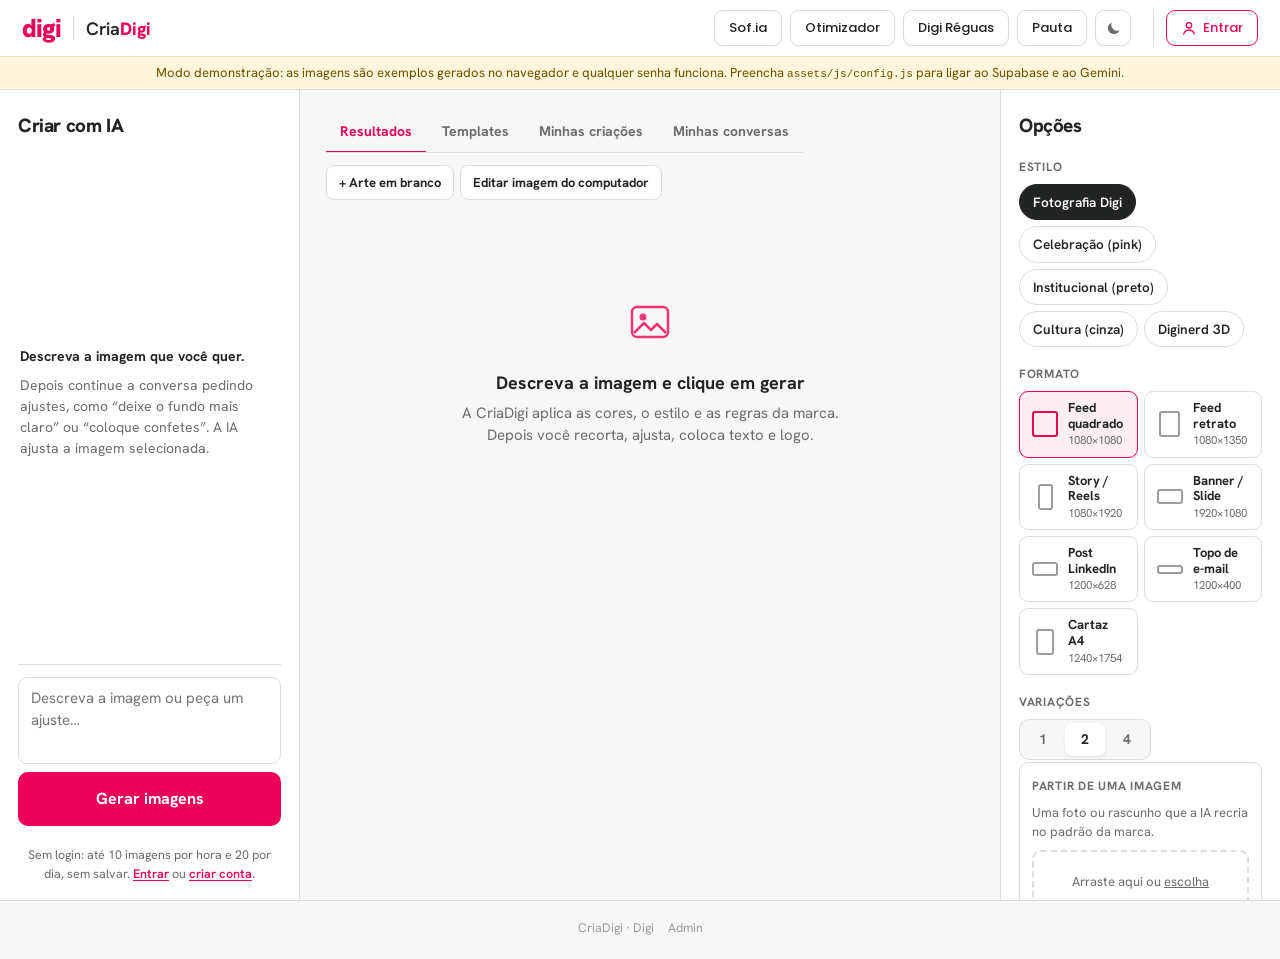
==== commit 516f36a8: "Add files via upload" ====
--- a/index.html
+++ b/index.html
@@ -3,8 +3,25 @@
 <head>
 <meta charset="UTF-8">
 <meta name="viewport" content="width=device-width, initial-scale=1.0">
-<title>CriaDigi · Digi</title>
-<meta name="description" content="Gerador de imagens da Digi: toda imagem segue o manual da marca.">
+<title>CriaDigi · Crie e edite artes com IA na identidade Digi</title>
+<meta name="description" content="Peça pelo chat ou envie uma referência: a CriaDigi cria a arte com as cores, fontes, ícones e logo da Digi e entrega tudo editável, com textos, elementos e templates prontos para publicar.">
+<meta name="theme-color" content="#EA0356">
+<meta property="og:type" content="website">
+<meta property="og:site_name" content="CriaDigi · Digi">
+<meta property="og:locale" content="pt_BR">
+<meta property="og:url" content="https://digicriacao.github.io/criadigi/">
+<meta property="og:title" content="CriaDigi · Crie e edite artes com IA na identidade Digi">
+<meta property="og:description" content="Peça pelo chat ou envie uma referência: a CriaDigi cria a arte com as cores, fontes, ícones e logo da Digi e entrega tudo editável, com textos, elementos e templates prontos para publicar.">
+<meta property="og:image" content="https://digicriacao.github.io/criadigi/og-v2.jpg">
+<meta property="og:image:secure_url" content="https://digicriacao.github.io/criadigi/og-v2.jpg">
+<meta property="og:image:type" content="image/jpeg">
+<meta property="og:image:width" content="1200">
+<meta property="og:image:height" content="630">
+<meta property="og:image:alt" content="CriaDigi: crie, recrie e edite artes com IA, sempre na identidade Digi">
+<meta name="twitter:card" content="summary_large_image">
+<meta name="twitter:title" content="CriaDigi · Crie e edite artes com IA na identidade Digi">
+<meta name="twitter:description" content="Peça pelo chat ou envie uma referência: a CriaDigi cria a arte com as cores, fontes, ícones e logo da Digi e entrega tudo editável, com textos, elementos e templates prontos para publicar.">
+<meta name="twitter:image" content="https://digicriacao.github.io/criadigi/og-v2.jpg">
 <script>
   /* aplica o tema antes de desenhar a página (evita piscar) */
   (function () {
@@ -65,10 +82,13 @@
           <button role="tab" class="aba" data-aba="galeria" aria-selected="false">Minhas criações</button>
           <button role="tab" class="aba" data-aba="conversas" aria-selected="false">Minhas conversas</button>
         </div>
-        <label class="btn btn-sm btn-ghost">
-          <input type="file" id="abrir-local" accept="image/*" hidden>
-          Editar imagem do computador
-        </label>
+        <div class="palco-acoes">
+          <button type="button" class="btn btn-sm btn-ghost" id="arte-branco">+ Arte em branco</button>
+          <label class="btn btn-sm btn-ghost">
+            <input type="file" id="abrir-local" accept="image/*" hidden>
+            Editar imagem do computador
+          </label>
+        </div>
       </div>
 
       <div id="resultados" class="grade">
@@ -147,7 +167,7 @@
         <div class="tela-wrap">
           <canvas id="tela" aria-label="Imagem em edição"></canvas>
         </div>
-        <p class="dica-editor">Arraste textos e a logo direto na imagem: eles se alinham sozinhos com outros itens, o centro e as guias (segure <kbd>Alt</kbd> para soltar livre). Setas movem 1 px (<kbd>Shift</kbd>: 10 px). <kbd>Ctrl</kbd>+<kbd>C</kbd> / <kbd>V</kbd> copia e cola (também entre artes), <kbd>Ctrl</kbd>+<kbd>D</kbd> duplica, <kbd>Delete</kbd> remove.</p>
+        <p class="dica-editor">Arraste textos e a logo direto na imagem: eles se alinham sozinhos com outros itens, o centro e as guias (segure <kbd>Alt</kbd> para soltar livre). Setas movem 1 px (<kbd>Shift</kbd>: 10 px). <kbd>Ctrl</kbd>+<kbd>C</kbd> / <kbd>V</kbd> copia e cola (também entre artes), <kbd>Ctrl</kbd>+<kbd>D</kbd> duplica, <kbd>Delete</kbd> remove. Formas e imagens têm alça de girar (com <kbd>Shift</kbd>, de 15 em 15°) e de tamanho (com <kbd>Shift</kbd>, a forma mantém a proporção).</p>
       </div>
     </section>
 
@@ -217,7 +237,10 @@
           <button role="tab" class="aba on" data-ferr="formato">Formato</button>
           <button role="tab" class="aba" data-ferr="ajustes">Ajustes</button>
           <button role="tab" class="aba" data-ferr="texto">Texto</button>
+          <button role="tab" class="aba" data-ferr="formas">Formas</button>
+          <button role="tab" class="aba" data-ferr="elementos">Elementos</button>
           <button role="tab" class="aba" data-ferr="logo">Logo</button>
+          <button role="tab" class="aba" data-ferr="camadas">Camadas</button>
           <button role="tab" class="aba" data-ferr="exportar">Baixar</button>
         </div>
 
@@ -255,6 +278,10 @@
 
         <!-- Ajustes -->
         <section class="ferr" data-ferr="ajustes" hidden>
+          <div class="caixa-cor-marca">
+            <label class="deslizador">Cores da marca <output>0</output><input type="range" min="0" max="100" value="0" id="cor-marca"></label>
+            <p class="ajuda">Puxa os tons de pink que a IA criou para o pink oficial e deixa os cinzas neutros, mantendo luz e sombra.</p>
+          </div>
           <label class="deslizador">Brilho <output>0</output><input type="range" min="-100" max="100" value="0" data-adj="brilho"></label>
           <label class="deslizador">Contraste <output>0</output><input type="range" min="-100" max="100" value="0" data-adj="contraste"></label>
           <label class="deslizador">Saturação <output>0</output><input type="range" min="-100" max="100" value="0" data-adj="saturacao"></label>
@@ -301,13 +328,19 @@
               </label>
               <label class="campo checar"><input type="checkbox" id="tx-caixa"> Caixa alta</label>
             </div>
-            <label class="deslizador">Tamanho <output>0</output><input type="range" min="1.5" max="20" step="0.1" id="tx-tamanho"></label>
+            <label class="deslizador">Tamanho <output>0</output><input type="range" min="1" max="20" step="0.1" id="tx-tamanho"></label>
             <label class="deslizador">Espaçamento entre linhas <output>0</output><input type="range" min="0.7" max="2.2" step="0.02" id="tx-entrelinha"></label>
+            <label class="deslizador">Espaçamento entre letras <output>0</output><input type="range" min="-0.08" max="0.4" step="0.005" id="tx-espacamento" data-escala="100"></label>
             <label class="deslizador">Largura do bloco <output>0</output><input type="range" min="20" max="100" id="tx-largura"></label>
+            <label class="deslizador">Opacidade <output>0</output><input type="range" min="5" max="100" id="tx-opacidade"></label>
             <span class="rotulo">Cor</span>
             <div class="paleta" id="tx-cores"></div>
             <span class="rotulo">Fundo do texto</span>
             <div class="paleta" id="tx-fundos"></div>
+            <span class="rotulo">Contorno das letras</span>
+            <div class="paleta" id="tx-contornos"></div>
+            <label class="deslizador" id="tx-contorno-wrap" hidden>Espessura do contorno <output>0</output><input type="range" min="1" max="30" id="tx-contorno-esp"></label>
+            <label class="campo checar"><input type="checkbox" id="tx-sombra"> Sombra no texto</label>
             <span class="rotulo">Alinhamento do texto</span>
             <div class="linha-botoes">
               <div class="segmentado segmentado-sm" id="tx-alinhar">
@@ -317,6 +350,7 @@
               </div>
             </div>
           </div>
+          <div class="alinhar-slot" id="slot-alinhar-texto"></div>
           <div id="alinhar-itens" hidden>
             <span class="rotulo" id="alinhar-rotulo">Posicionar na arte</span>
             <div class="grade-alinhar">
@@ -336,6 +370,98 @@
           </div>
         </section>
 
+        <!-- Formas, linhas e desenho -->
+        <section class="ferr" data-ferr="formas" hidden>
+          <span class="rotulo">Formas</span>
+          <div class="grade-formas" id="grade-formas"></div>
+          <span class="rotulo">Linhas e desenho</span>
+          <div class="grade-formas" id="grade-linhas"></div>
+          <div id="props-pincel" class="caixa-pincel" hidden>
+            <p class="ajuda">Desenhe direto na arte. Cada traço vira um elemento que dá para mover, mudar de cor e apagar.</p>
+            <span class="rotulo">Cor do pincel</span>
+            <div class="paleta" id="pn-cores"></div>
+            <label class="deslizador">Espessura <output>0</output><input type="range" min="0.1" max="5" step="0.05" id="pn-espessura"></label>
+            <button type="button" class="btn btn-sm btn-primario" id="pn-concluir">Concluir desenho</button>
+          </div>
+          <div id="props-forma" hidden>
+            <span class="rotulo" id="fm-rotulo">Forma selecionada</span>
+            <div id="fm-preench-wrap">
+              <span class="rotulo">Preenchimento</span>
+              <div class="paleta-com-livre"><div class="paleta" id="fm-preench"></div><label class="cor-livre" title="Outra cor"><input type="color" id="fm-preench-livre"></label></div>
+            </div>
+            <span class="rotulo" id="fm-contorno-rotulo">Contorno</span>
+            <div class="paleta-com-livre"><div class="paleta" id="fm-contorno"></div><label class="cor-livre" title="Outra cor"><input type="color" id="fm-contorno-livre"></label></div>
+            <label class="deslizador">Espessura <output>0</output><input type="range" min="0" max="5" step="0.05" id="fm-espessura"></label>
+            <span class="rotulo">Estilo do traço</span>
+            <div class="segmentado segmentado-sm" id="fm-traco">
+              <button type="button" data-traco="solido">Contínuo</button>
+              <button type="button" data-traco="tracejado">Tracejado</button>
+              <button type="button" data-traco="pontilhado">Pontilhado</button>
+            </div>
+            <div id="fm-ponta-wrap">
+              <span class="rotulo">Pontas da linha</span>
+              <div class="segmentado segmentado-sm" id="fm-ponta">
+                <button type="button" data-ponta="nenhuma">Nenhuma</button>
+                <button type="button" data-ponta="seta">Seta</button>
+                <button type="button" data-ponta="seta-dupla">Dupla</button>
+                <button type="button" data-ponta="ponto">Pontos</button>
+              </div>
+            </div>
+            <label class="deslizador" id="fm-raio-wrap">Cantos arredondados <output>0</output><input type="range" min="0" max="100" id="fm-raio"></label>
+            <label class="deslizador" id="fm-lados-wrap">Lados <output>0</output><input type="range" min="3" max="12" id="fm-lados"></label>
+            <label class="deslizador" id="fm-pontas-wrap">Pontas <output>0</output><input type="range" min="3" max="16" id="fm-pontas"></label>
+            <label class="deslizador" id="fm-miolo-wrap">Profundidade das pontas <output>0</output><input type="range" min="15" max="90" id="fm-miolo"></label>
+            <label class="deslizador">Opacidade <output>0</output><input type="range" min="5" max="100" id="fm-opacidade"></label>
+          </div>
+          <div class="transformar-slot" id="slot-transformar-formas"></div>
+          <div class="alinhar-slot" id="slot-alinhar-formas"></div>
+        </section>
+
+        <!-- Camadas -->
+        <section class="ferr" data-ferr="camadas" hidden>
+          <p class="ajuda">A de cima fica na frente. Clique para selecionar; use o olho para esconder e o cadeado para travar (item travado não sai do lugar sem querer).</p>
+          <div class="lista-camadas" id="lista-camadas"></div>
+        </section>
+
+        <!-- Elementos (ícones e imagens) -->
+        <section class="ferr" data-ferr="elementos" hidden>
+          <label class="envio envio-asset" id="envio-asset">
+            <input type="file" accept="image/png,image/jpeg,image/webp,image/svg+xml" multiple hidden>
+            <span><b>Enviar ícone ou imagem</b>PNG, SVG, JPG ou WebP. Arraste aqui, clique ou cole (Ctrl+V).</span>
+          </label>
+          <div id="props-imagem" hidden>
+            <span class="rotulo" id="im-rotulo">Elemento selecionado</span>
+            <label class="deslizador">Tamanho <output>0</output><input type="range" min="2" max="100" step="0.5" id="im-tamanho"></label>
+            <label class="deslizador">Opacidade <output>0</output><input type="range" min="5" max="100" id="im-opacidade"></label>
+            <span class="rotulo">Cor <small class="ajuda">(para ícones e formas)</small></span>
+            <div class="paleta" id="im-cores"></div>
+          </div>
+          <div class="transformar-slot" id="slot-transformar-elementos">
+            <div id="transformar" hidden>
+              <label class="deslizador">Girar <output>0</output><input type="range" min="-180" max="180" step="1" id="tf-rotacao"></label>
+              <div class="linha-botoes">
+                <button type="button" class="btn btn-sm btn-ghost" data-tf="girar90" title="Girar 90°">↻ 90°</button>
+                <button type="button" class="btn btn-sm btn-ghost" data-tf="espelharH" title="Espelhar na horizontal">⇋ Espelhar</button>
+                <button type="button" class="btn btn-sm btn-ghost" data-tf="espelharV" title="Espelhar na vertical">⇅ Virar</button>
+              </div>
+              <label class="campo checar"><input type="checkbox" id="tf-sombra"> Sombra</label>
+              <div class="linha-botoes" id="tf-ordem">
+                <button type="button" class="btn btn-sm btn-ghost" data-ordem="frente">Trazer para frente</button>
+                <button type="button" class="btn btn-sm btn-ghost" data-ordem="tras">Enviar para trás</button>
+              </div>
+            </div>
+          </div>
+          <div class="alinhar-slot" id="slot-alinhar-elementos"></div>
+          <div class="biblioteca">
+            <div class="segmentado segmentado-sm" id="lib-abas">
+              <button type="button" data-lib="marca" class="on">Da marca</button>
+              <button type="button" data-lib="meus">Meus envios</button>
+            </div>
+            <p class="ajuda" id="lib-aviso"></p>
+            <div class="lib-grade" id="lib-grade"></div>
+          </div>
+        </section>
+
         <!-- Logo -->
         <section class="ferr" data-ferr="logo" hidden>
           <div class="logos-escolha" id="logos-escolha"></div>
--- a/assets/css/styles.css
+++ b/assets/css/styles.css
@@ -824,3 +824,130 @@
 .marcado.cartao, .marcado.admin-criacao { outline: 3px solid var(--rosa); outline-offset: -3px; }
 .selecionando .cartao[data-lote-id], .selecionando .admin-criacao { cursor: pointer; }
 .conversa-item.marcado { border-color: var(--rosa); background: var(--rosa-fundo); }
+
+/* elementos (assets) no editor */
+.envio-asset { margin-bottom: 12px; }
+.envio-asset span { font-size: 12.5px; }
+.biblioteca { margin-top: 16px; border-top: 1px solid var(--line-soft); padding-top: 14px; }
+.biblioteca .segmentado { margin-bottom: 8px; }
+.lib-grade { display: grid; grid-template-columns: repeat(auto-fill, minmax(64px, 1fr)); gap: 8px; margin-top: 8px; }
+.lib-item { position: relative; aspect-ratio: 1; border: 1px solid var(--line-soft); border-radius: 10px; padding: 6px; cursor: pointer;
+  background-color: #fff; background-image: linear-gradient(45deg, #F2F2F3 25%, transparent 25%), linear-gradient(-45deg, #F2F2F3 25%, transparent 25%),
+  linear-gradient(45deg, transparent 75%, #F2F2F3 75%), linear-gradient(-45deg, transparent 75%, #F2F2F3 75%);
+  background-size: 12px 12px; background-position: 0 0, 0 6px, 6px -6px, -6px 0; }
+.lib-item:hover { border-color: var(--rosa); }
+.lib-item img { width: 100%; height: 100%; object-fit: contain; display: block; }
+.lib-item .lib-x { position: absolute; top: -6px; right: -6px; width: 20px; height: 20px; border-radius: 50%; border: 0; background: var(--grafite); color: #fff;
+  font-size: 13px; line-height: 1; display: none; cursor: pointer; }
+.lib-item:hover .lib-x { display: grid; place-items: center; }
+.lib-item .lib-selo { position: absolute; left: 4px; bottom: 4px; font-size: 9.5px; font-weight: 700; background: var(--rosa); color: #fff; border-radius: 4px; padding: 0 4px; }
+#props-imagem { background: var(--bg); border-radius: var(--raio-sm); padding: 10px 12px; margin-bottom: 10px; }
+
+/* admin: assets */
+.filtros-assets { display: flex; gap: 12px; align-items: center; flex-wrap: wrap; margin-bottom: 14px; }
+.admin-assets .asset-thumb { display: block; aspect-ratio: 1; padding: 10px;
+  background-color: #fff; background-image: linear-gradient(45deg, #F2F2F3 25%, transparent 25%), linear-gradient(-45deg, #F2F2F3 25%, transparent 25%),
+  linear-gradient(45deg, transparent 75%, #F2F2F3 75%), linear-gradient(-45deg, transparent 75%, #F2F2F3 75%);
+  background-size: 14px 14px; background-position: 0 0, 0 7px, 7px -7px, -7px 0; }
+.admin-assets .asset-thumb img { width: 100%; height: 100%; object-fit: contain; aspect-ratio: auto; background: none; }
+.admin-assets .info select { margin-top: 6px; padding: 5px 8px; font-size: 12.5px; }
+.admin-assets .info .interruptor { margin-top: 6px; font-size: 12.5px; }
+.admin-criacao.na-id { border-color: var(--rosa); }
+.selo-id { position: absolute; top: 8px; right: 8px; z-index: 2; font-size: 11px; font-weight: 700; background: var(--rosa); color: #fff; border-radius: 6px; padding: 2px 7px; }
+.abas-ferr { gap: 0; }
+.abas-ferr .aba { flex: 1 1 auto; padding: 8px 3px; font-size: 12.5px; letter-spacing: -.1px; }
+.abas-ferr { display: grid; grid-template-columns: repeat(3, 1fr); overflow: visible; border-bottom: 0; row-gap: 2px; }
+.abas-ferr .aba { font-size: 13px; padding: 7px 4px; border-bottom: 2px solid var(--line-soft); text-align: center; }
+.abas-ferr .aba.on { border-bottom-color: var(--rosa); }
+
+/* número editável ao lado das barras deslizantes */
+.deslizador output.oculto { display: none; }
+.num-caixa { display: inline-flex; align-items: center; gap: 2px; justify-self: end; }
+.num-deslizador {
+  width: 62px; padding: 3px 6px; border: 1px solid var(--line); border-radius: 6px; background: var(--surface); color: var(--ink);
+  font: inherit; font-size: 12.5px; font-weight: 600; text-align: right; font-variant-numeric: tabular-nums; -moz-appearance: textfield;
+}
+.num-deslizador::-webkit-outer-spin-button, .num-deslizador::-webkit-inner-spin-button { -webkit-appearance: none; margin: 0; }
+.num-deslizador:hover { border-color: var(--ink-faint); }
+.num-deslizador:focus { outline: none; border-color: var(--rosa); box-shadow: 0 0 0 3px var(--rosa-fundo); }
+.num-unidade { font-size: 12px; color: var(--ink-soft); font-weight: 500; min-width: 0; }
+.num-unidade:empty { display: none; }
+.deslizador .num-caixa .num-deslizador { width: 64px; min-width: 0; height: auto; padding: 3px 6px; margin: 0; font-size: 12.5px; border-radius: 6px; grid-column: auto; }
+
+/* admin: logo e imagens fixas nos templates */
+.tpl-biblioteca { background: var(--bg); border: 1px solid var(--line-soft); border-radius: var(--raio-sm); padding: 10px 12px; margin: 10px 0; }
+.tpl-biblioteca.carregando { opacity: .55; pointer-events: none; }
+.tpl-bib-topo { display: flex; justify-content: space-between; align-items: center; margin-bottom: 8px; font-size: 13.5px; }
+.envio-mini { padding: 12px; min-height: 0; }
+.envio-mini span { font-size: 12px; }
+.logos-tpl { display: grid; grid-template-columns: repeat(3, 1fr); gap: 6px; margin: 6px 0 10px; }
+.logos-tpl .logo-op { height: 54px; padding: 6px; }
+.logos-tpl .logo-op img { max-height: 100%; max-width: 100%; object-fit: contain; }
+.tpl-img-previa { height: 90px; border-radius: 8px; margin: 4px 0 8px; display: grid; place-items: center; padding: 8px;
+  background-color: #fff; background-image: linear-gradient(45deg, #F2F2F3 25%, transparent 25%), linear-gradient(-45deg, #F2F2F3 25%, transparent 25%),
+  linear-gradient(45deg, transparent 75%, #F2F2F3 75%), linear-gradient(-45deg, transparent 75%, #F2F2F3 75%);
+  background-size: 12px 12px; background-position: 0 0, 0 6px, 6px -6px, -6px 0; }
+.tpl-img-previa img { max-height: 100%; max-width: 100%; object-fit: contain; }
+
+/* admin: usuários */
+.resumo-usuarios { display: grid; grid-template-columns: repeat(auto-fit, minmax(130px, 1fr)); gap: 10px; margin-bottom: 14px; }
+.resumo-item { background: var(--surface); border: 1px solid var(--line-soft); border-radius: var(--raio-sm); padding: 12px 14px; display: flex; flex-direction: column; gap: 2px; }
+.resumo-item b { font-size: 24px; letter-spacing: -.02em; }
+.resumo-item span { font-size: 12.5px; color: var(--ink-soft); }
+.tabela-usuarios td:first-child, .tabela-usuarios th:first-child { width: 34px; padding-right: 0; }
+.tabela-usuarios .marcar-lote-wrap { opacity: 1; }
+.tabela-usuarios .etiqueta { margin: 1px 2px 1px 0; }
+.etiqueta-escura { background: var(--grafite); color: #fff; }
+.etiqueta-aviso { background: var(--amarelo-fundo); color: #6B5000; }
+.linha-bloqueada td { opacity: .62; }
+.linha-bloqueada td.acoes-td, .linha-bloqueada td:first-child { opacity: 1; }
+.tabela-usuarios tr.marcado td { background: var(--rosa-fundo); }
+.conta-celula { display: flex; align-items: center; gap: 10px; min-width: 0; }
+.conta-celula .avatar { width: 30px; height: 30px; border-radius: 50%; background: var(--rosa-fundo); color: var(--rosa); display: grid; place-items: center; font-weight: 800; font-size: 13px; flex: none; }
+.conta-celula b { font-weight: 600; word-break: break-all; }
+.conta-celula small { display: block; color: var(--ink-soft); font-size: 12px; }
+.menu-acoes { position: relative; display: inline-block; }
+.menu-acoes summary { list-style: none; cursor: pointer; }
+.menu-acoes summary::-webkit-details-marker { display: none; }
+.menu-acoes .menu-pop { right: 0; left: auto; top: calc(100% + 4px); min-width: 240px; z-index: 30; text-align: left; }
+.menu-pop hr { border: 0; border-top: 1px solid var(--line-soft); margin: 4px 0; }
+.menu-pop button.perigo { color: var(--rosa-escuro); }
+.linha-senha { display: flex; gap: 6px; align-items: center; }
+.linha-senha input { flex: 1; font-family: ui-monospace, Menlo, monospace; letter-spacing: .03em; }
+
+/* ---------- formas, camadas e arte em branco ---------- */
+.abas-ferr { grid-template-columns: repeat(4, 1fr); }
+.abas-ferr .aba { font-size: 12.5px; padding: 7px 2px; }
+.grade-formas { display: grid; grid-template-columns: repeat(5, 1fr); gap: 6px; margin-bottom: 4px; }
+.botao-forma { display: grid; place-items: center; aspect-ratio: 1; border: 1px solid var(--line-soft); border-radius: 10px; background: var(--surface); color: var(--ink); cursor: pointer; transition: border-color .15s, color .15s, background .15s; }
+.botao-forma:hover { border-color: var(--rosa); color: var(--rosa); }
+.botao-forma.on { border-color: var(--rosa); background: var(--rosa-fundo); color: var(--rosa); }
+.caixa-pincel { display: grid; gap: 8px; padding: 10px; border: 1px dashed var(--rosa); border-radius: 10px; background: var(--rosa-fundo); }
+#props-forma, #transformar { display: grid; gap: 8px; }
+#props-forma[hidden], #transformar[hidden], .caixa-pincel[hidden] { display: none; }
+.paleta-com-livre { display: flex; align-items: center; gap: 7px; flex-wrap: wrap; }
+.cor-livre { position: relative; width: 26px; height: 26px; border-radius: 50%; cursor: pointer; overflow: hidden;
+  background: conic-gradient(#EA0356, #FFB800, #2ECC71, #2D9CDB, #9B51E0, #EA0356); box-shadow: inset 0 0 0 2px #fff, 0 0 0 1px var(--line-soft); }
+.cor-livre input { position: absolute; inset: 0; opacity: 0; cursor: pointer; width: 100%; height: 100%; border: 0; padding: 0; }
+[data-tf].on { border-color: var(--rosa); color: var(--rosa); background: var(--rosa-fundo); }
+.lista-camadas { display: grid; gap: 4px; }
+.camada-linha { display: grid; grid-template-columns: 34px 1fr auto; align-items: center; gap: 8px; padding: 6px 6px 6px 6px; border: 1px solid var(--line-soft); border-radius: 10px; cursor: pointer; background: var(--surface); }
+.camada-linha:hover { border-color: var(--ink-faint); }
+.camada-linha.on { border-color: var(--rosa); background: var(--rosa-fundo); }
+.camada-linha.oculta .cam-mini, .camada-linha.oculta .cam-nome { opacity: .4; }
+.camada-linha.fundo { cursor: default; background: transparent; border-style: dashed; }
+.cam-mini { width: 34px; height: 34px; border-radius: 7px; display: grid; place-items: center; overflow: hidden;
+  background: repeating-conic-gradient(#eee 0 25%, #fff 0 50%) 0 0 / 10px 10px; }
+.cam-mini img { max-width: 100%; max-height: 100%; object-fit: contain; }
+.cam-tt { font-weight: 800; font-size: 16px; color: var(--ink); }
+.cam-fundo { width: 100%; height: 100%; background: linear-gradient(135deg, #f3f3f3, #d9d9d9); }
+.cam-nome { min-width: 0; display: grid; line-height: 1.2; }
+.cam-nome b { font-size: 13px; font-weight: 600; white-space: nowrap; overflow: hidden; text-overflow: ellipsis; }
+.cam-nome small { font-size: 11px; color: var(--ink-soft); }
+.cam-acoes { display: flex; gap: 0; }
+.cam-acoes .icone { width: 26px; height: 26px; font-size: 10px; color: var(--ink-soft); }
+.cam-acoes .icone.on { color: var(--rosa); }
+.palco-acoes { display: flex; gap: 6px; flex-wrap: wrap; }
+.lista-formatos-branco { grid-template-columns: repeat(2, 1fr); max-height: 260px; overflow: auto; margin-bottom: 10px; }
+.janela-acoes { display: flex; justify-content: flex-end; gap: 8px; margin-top: 16px; }
+#editor.desenhando #tela { cursor: crosshair; }
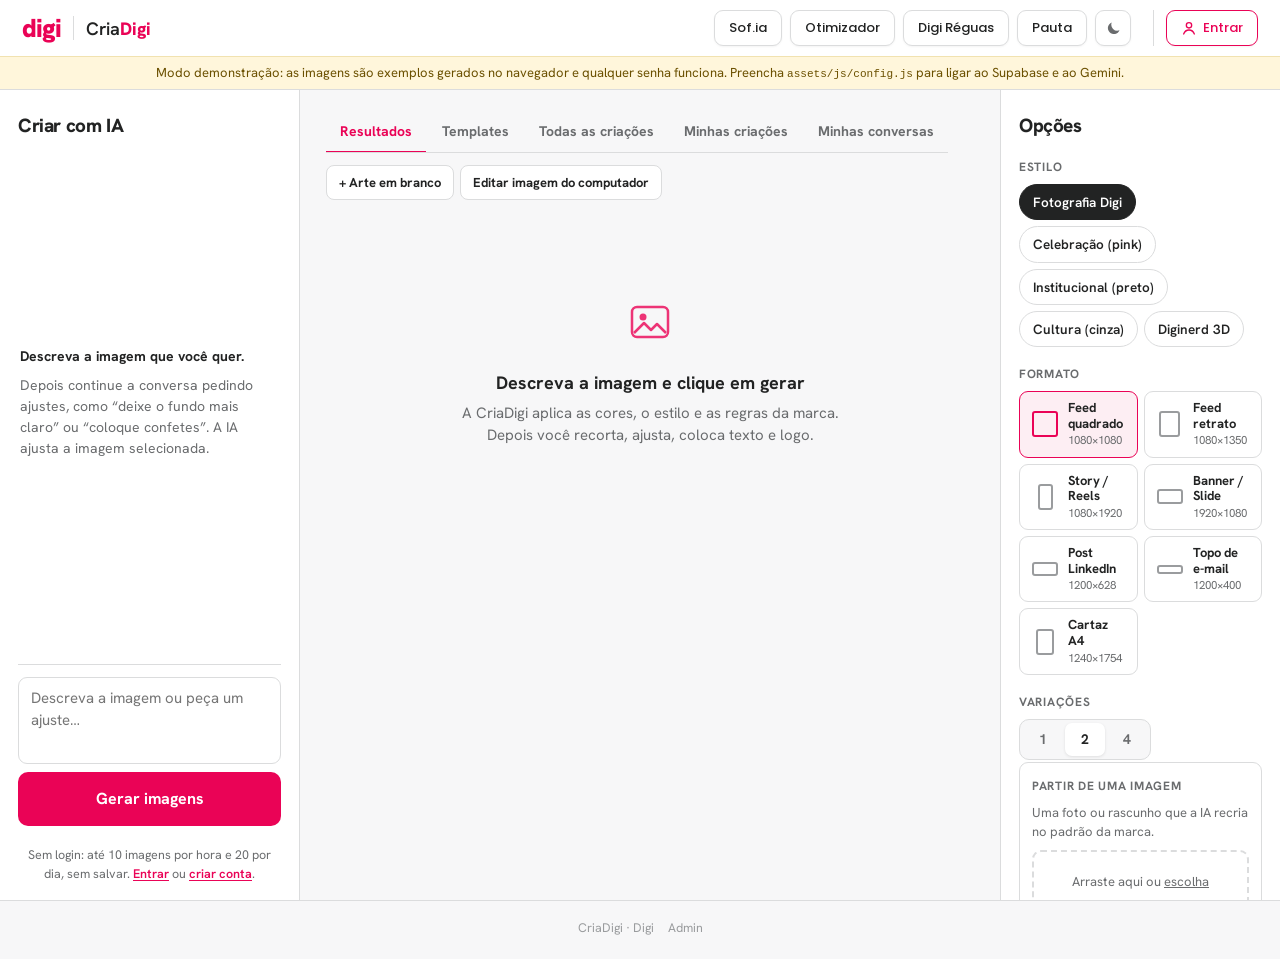
==== commit 6a7a47d4: "Add files via upload" ====
--- a/index.html
+++ b/index.html
@@ -3,25 +3,25 @@
 <head>
 <meta charset="UTF-8">
 <meta name="viewport" content="width=device-width, initial-scale=1.0">
-<title>CriaDigi · Crie e edite artes com IA na identidade Digi</title>
-<meta name="description" content="Peça pelo chat ou envie uma referência: a CriaDigi cria a arte com as cores, fontes, ícones e logo da Digi e entrega tudo editável, com textos, elementos e templates prontos para publicar.">
+<title>CriaDigi · Crie com IA e edite tudo na identidade Digi</title>
+<meta name="description" content="Peça no chat, recrie uma referência ou comece do zero: a CriaDigi aplica as cores, fontes e logo da Digi e entrega tudo editável, com textos, formas, ícones, camadas e templates.">
 <meta name="theme-color" content="#EA0356">
 <meta property="og:type" content="website">
 <meta property="og:site_name" content="CriaDigi · Digi">
 <meta property="og:locale" content="pt_BR">
 <meta property="og:url" content="https://digicriacao.github.io/criadigi/">
-<meta property="og:title" content="CriaDigi · Crie e edite artes com IA na identidade Digi">
-<meta property="og:description" content="Peça pelo chat ou envie uma referência: a CriaDigi cria a arte com as cores, fontes, ícones e logo da Digi e entrega tudo editável, com textos, elementos e templates prontos para publicar.">
-<meta property="og:image" content="https://digicriacao.github.io/criadigi/og-v2.jpg">
-<meta property="og:image:secure_url" content="https://digicriacao.github.io/criadigi/og-v2.jpg">
+<meta property="og:title" content="CriaDigi · Crie com IA e edite tudo na identidade Digi">
+<meta property="og:description" content="Peça no chat, recrie uma referência ou comece do zero: a CriaDigi aplica as cores, fontes e logo da Digi e entrega tudo editável, com textos, formas, ícones, camadas e templates.">
+<meta property="og:image" content="https://digicriacao.github.io/criadigi/og-v3.jpg">
+<meta property="og:image:secure_url" content="https://digicriacao.github.io/criadigi/og-v3.jpg">
 <meta property="og:image:type" content="image/jpeg">
 <meta property="og:image:width" content="1200">
 <meta property="og:image:height" content="630">
-<meta property="og:image:alt" content="CriaDigi: crie, recrie e edite artes com IA, sempre na identidade Digi">
+<meta property="og:image:alt" content="CriaDigi: crie com IA e edite textos, formas, ícones e camadas, sempre na identidade Digi">
 <meta name="twitter:card" content="summary_large_image">
-<meta name="twitter:title" content="CriaDigi · Crie e edite artes com IA na identidade Digi">
-<meta name="twitter:description" content="Peça pelo chat ou envie uma referência: a CriaDigi cria a arte com as cores, fontes, ícones e logo da Digi e entrega tudo editável, com textos, elementos e templates prontos para publicar.">
-<meta name="twitter:image" content="https://digicriacao.github.io/criadigi/og-v2.jpg">
+<meta name="twitter:title" content="CriaDigi · Crie com IA e edite tudo na identidade Digi">
+<meta name="twitter:description" content="Peça no chat, recrie uma referência ou comece do zero: a CriaDigi aplica as cores, fontes e logo da Digi e entrega tudo editável, com textos, formas, ícones, camadas e templates.">
+<meta name="twitter:image" content="https://digicriacao.github.io/criadigi/og-v3.jpg">
 <script>
   /* aplica o tema antes de desenhar a página (evita piscar) */
   (function () {
@@ -79,6 +79,7 @@
         <div class="abas" role="tablist">
           <button role="tab" class="aba on" data-aba="resultados" aria-selected="true">Resultados</button>
           <button role="tab" class="aba" data-aba="templates" aria-selected="false">Templates</button>
+          <button role="tab" class="aba" data-aba="todas" aria-selected="false">Todas as criações</button>
           <button role="tab" class="aba" data-aba="galeria" aria-selected="false">Minhas criações</button>
           <button role="tab" class="aba" data-aba="conversas" aria-selected="false">Minhas conversas</button>
         </div>
@@ -104,6 +105,21 @@
       <div id="galeria" class="grade" hidden></div>
 
       <div id="conversas" class="grade" hidden></div>
+
+      <div id="todas" class="grade" hidden>
+        <div class="todas-topo">
+          <div class="todas-busca">
+            <svg viewBox="0 0 24 24" width="16" height="16" fill="none" stroke="currentColor" stroke-width="2" stroke-linecap="round"><circle cx="11" cy="11" r="7"/><path d="m20 20-3.5-3.5"/></svg>
+            <input type="search" id="todas-busca" placeholder="Buscar por pedido ou pessoa…" aria-label="Buscar criações">
+          </div>
+          <div class="segmentado segmentado-sm" id="todas-filtro">
+            <button type="button" data-f="" class="on">Todas</button>
+            <button type="button" data-f="outras">De outras pessoas</button>
+            <button type="button" data-f="minhas">Minhas</button>
+          </div>
+        </div>
+        <div id="todas-lista"></div>
+      </div>
 
       <div id="templates" hidden>
         <div class="chips" id="tpl-categorias" role="tablist" aria-label="Categorias"></div>
--- a/assets/css/styles.css
+++ b/assets/css/styles.css
@@ -951,3 +951,24 @@
 .lista-formatos-branco { grid-template-columns: repeat(2, 1fr); max-height: 260px; overflow: auto; margin-bottom: 10px; }
 .janela-acoes { display: flex; justify-content: flex-end; gap: 8px; margin-top: 16px; }
 #editor.desenhando #tela { cursor: crosshair; }
+
+/* ---------- todas as criações (mural) ---------- */
+#todas:not([hidden]) { display: block; }
+.todas-topo { display: flex; gap: 10px; align-items: center; flex-wrap: wrap; margin-bottom: 16px; }
+.todas-busca { flex: 1 1 260px; display: flex; align-items: center; gap: 8px; padding: 0 12px; height: 38px; border: 1px solid var(--line); border-radius: 10px; background: var(--surface); color: var(--ink-soft); }
+.todas-busca input { flex: 1; border: 0; outline: 0; background: none; font: inherit; font-size: 14px; color: var(--ink); min-width: 0; }
+.todas-busca:focus-within { border-color: var(--rosa); }
+.mural-img { display: block; width: 100%; padding: 0; border: 0; background: var(--line-soft); cursor: zoom-in; }
+.mural-img img { display: block; width: 100%; aspect-ratio: 1; object-fit: cover; }
+.cartao-mural .g-acoes { flex-wrap: wrap; }
+.g-autor { display: flex; align-items: center; gap: 6px; font-size: 12px; color: var(--ink-soft); min-width: 0; }
+.avatar-mini { flex: none; width: 20px; height: 20px; border-radius: 50%; background: var(--rosa-fundo); color: var(--rosa); font-weight: 800; font-size: 11px; display: grid; place-items: center; text-transform: uppercase; }
+.mural-mais { display: flex; justify-content: center; padding: 22px 0 8px; }
+.janela-mural { width: min(920px, calc(100vw - 32px)); }
+.mural-ver { display: grid; grid-template-columns: minmax(0, 1.25fr) minmax(0, 1fr); gap: 22px; align-items: start; }
+.mural-ver img { width: 100%; max-height: 72vh; object-fit: contain; border-radius: 12px; background: var(--line-soft); }
+.mural-ver-info { display: grid; gap: 10px; padding-top: 8px; }
+.mural-ver-info .g-autor { font-size: 14px; color: var(--ink); flex-wrap: wrap; }
+.mural-ver-info .g-autor small { color: var(--ink-soft); font-size: 12px; width: 100%; padding-left: 26px; }
+.mural-ver-prompt { font-size: 15px; line-height: 1.5; white-space: pre-wrap; }
+@media (max-width: 720px) { .mural-ver { grid-template-columns: 1fr; } }
